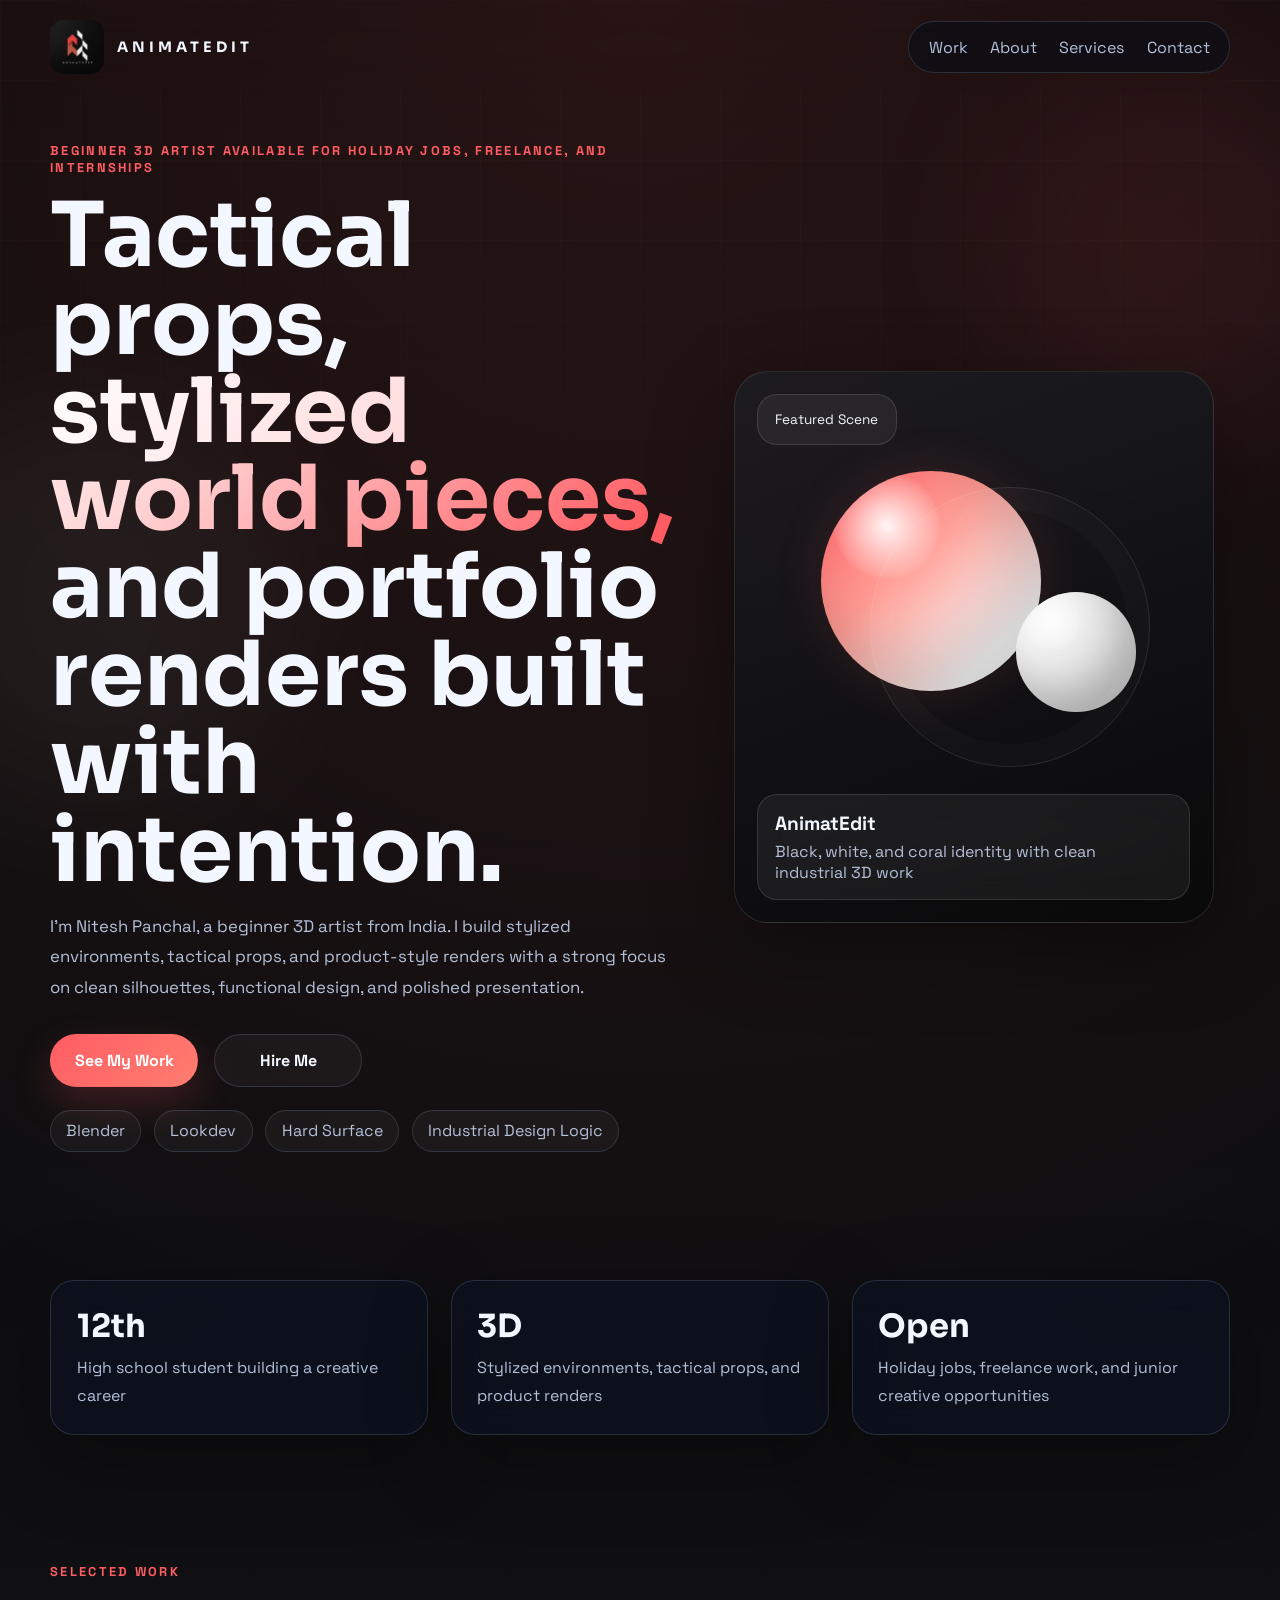
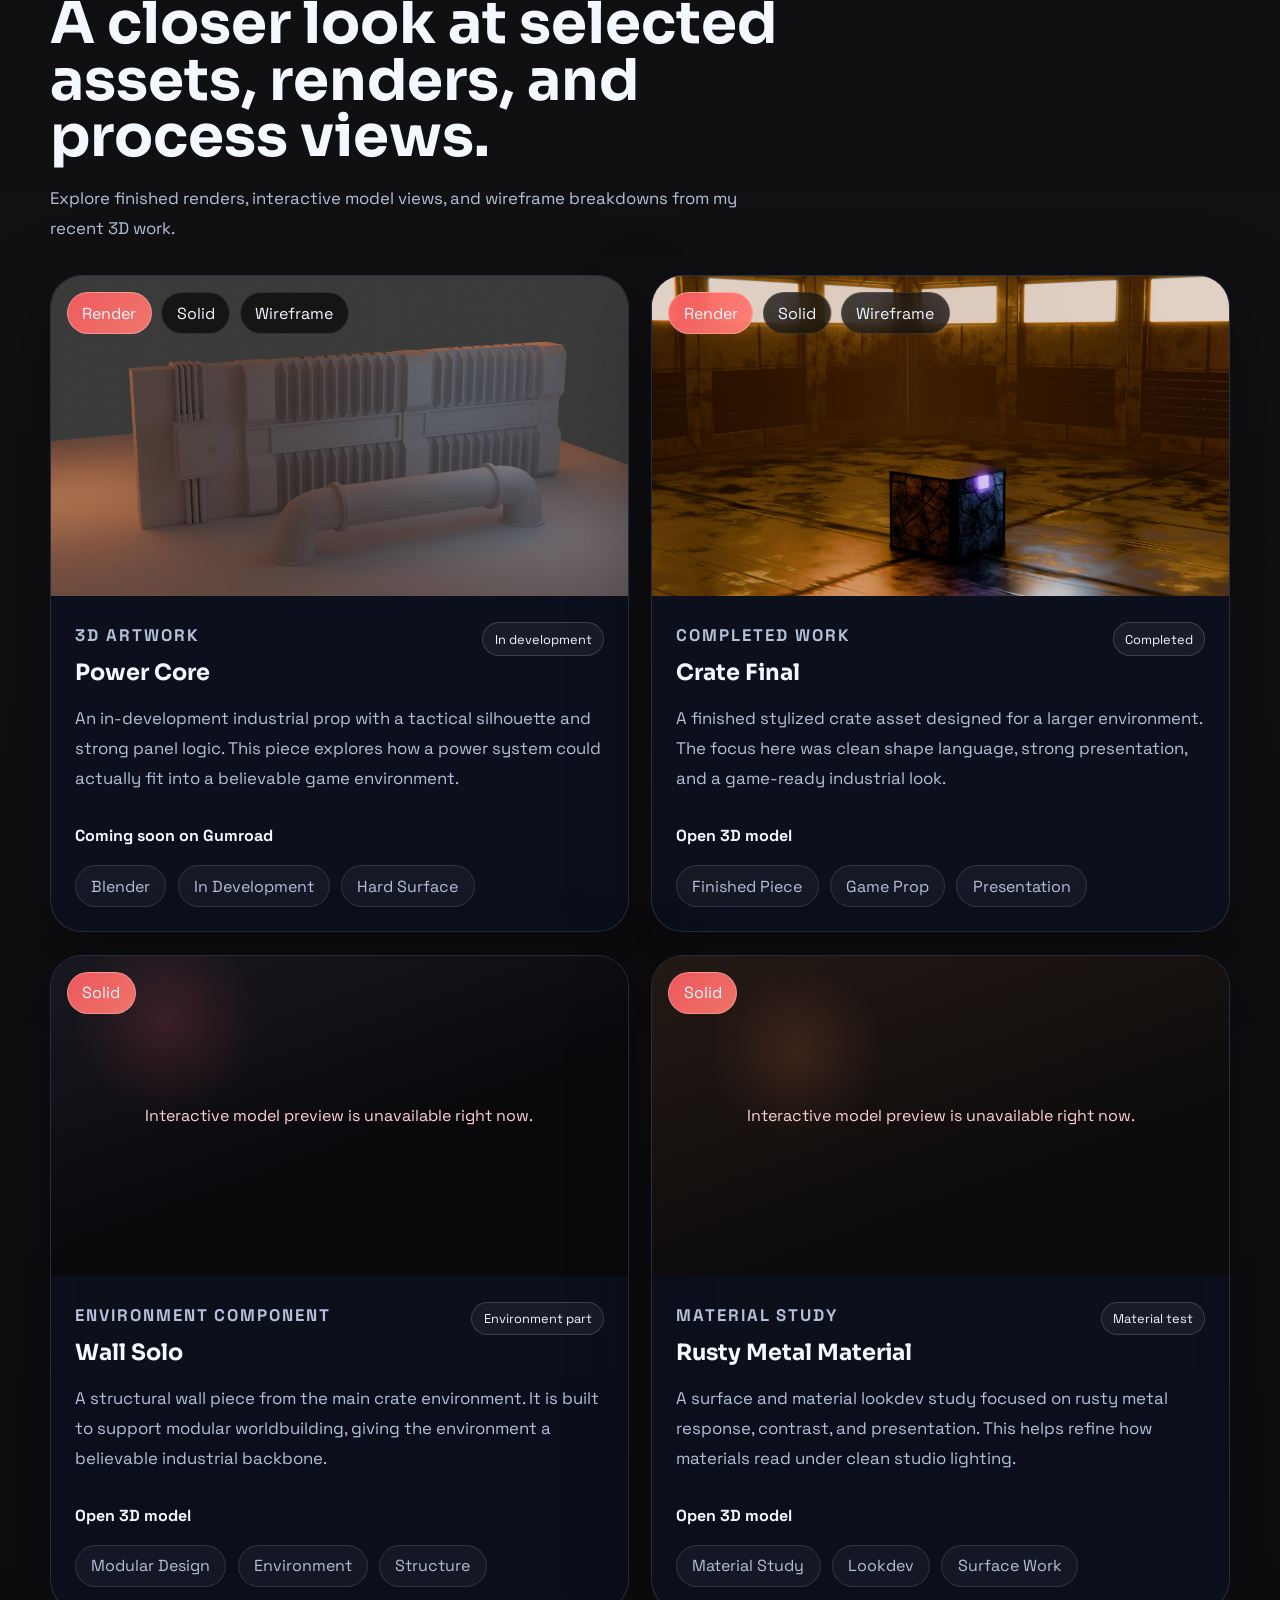
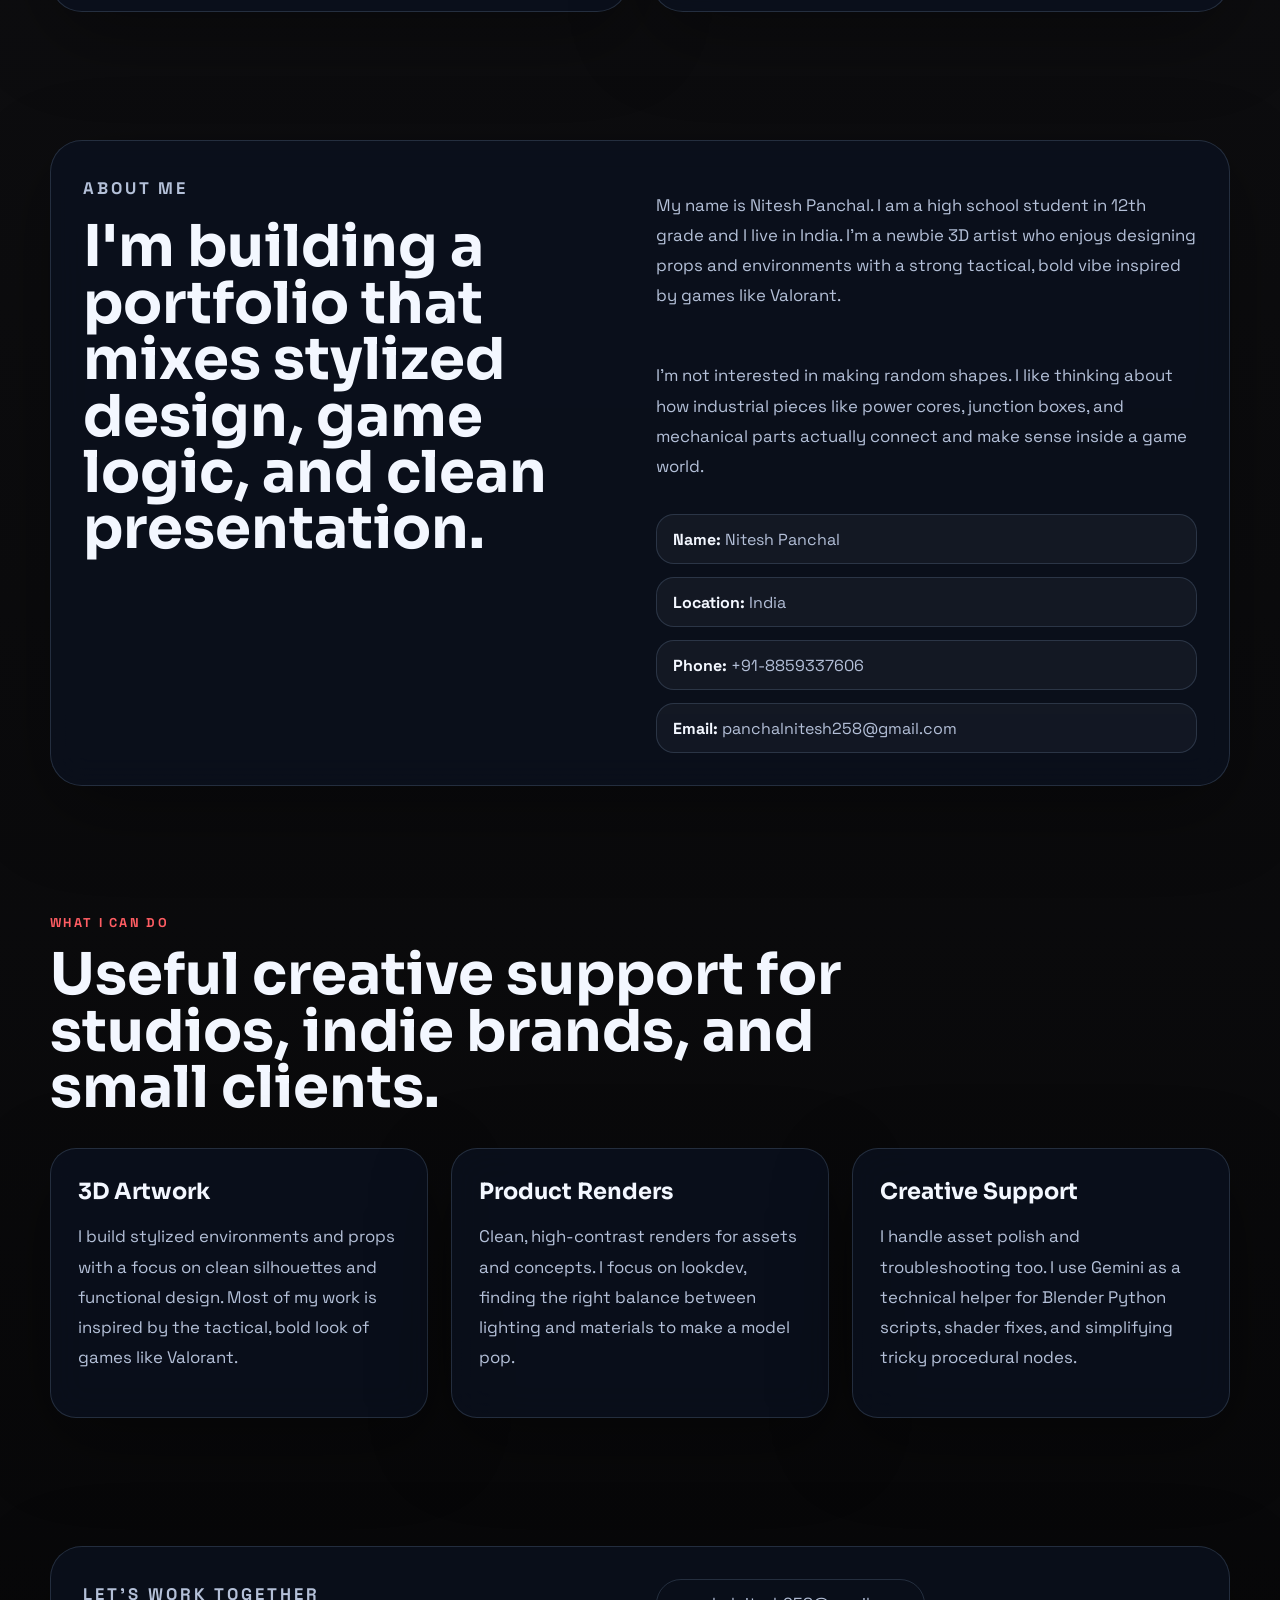
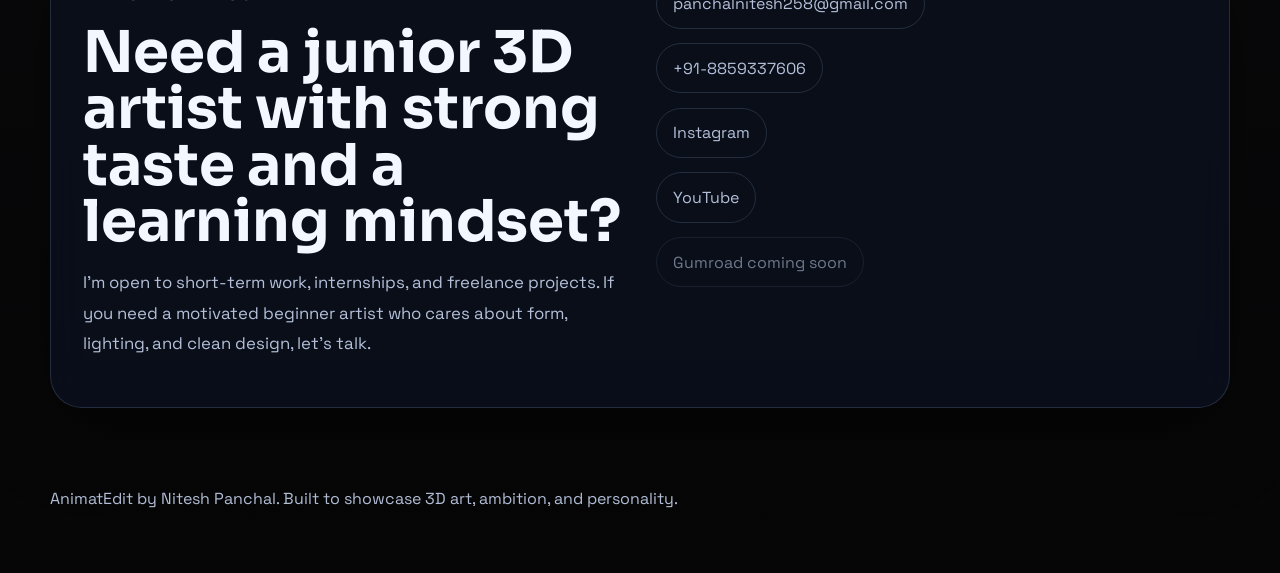
==== index.html @ c9f261d4 "Initial portfolio site" ====
<!DOCTYPE html>
<html lang="en">
  <head>
    <meta charset="UTF-8" />
    <meta name="viewport" content="width=device-width, initial-scale=1.0" />
    <title>AnimatEdit | 3D Artist Portfolio</title>
    <meta
      name="description"
      content="AnimatEdit portfolio for Nitesh Panchal, a beginner 3D artist creating stylized environments, props, and product renders."
    />
    <link rel="preconnect" href="https://fonts.googleapis.com" />
    <link rel="preconnect" href="https://fonts.gstatic.com" crossorigin />
    <link
      href="https://fonts.googleapis.com/css2?family=Space+Grotesk:wght@400;500;700&family=Sora:wght@400;600;700;800&display=swap"
      rel="stylesheet"
    />
    <link rel="stylesheet" href="styles.css" />
  </head>
  <body>
    <div class="page-glow page-glow-one"></div>
    <div class="page-glow page-glow-two"></div>

    <header class="site-header">
      <a href="#top" class="brand">
        <img class="brand-logo" src="assets/animatedit-logo.jpg" alt="AnimatEdit logo" />
        <span class="brand-text">AnimatEdit</span>
      </a>

      <nav class="main-nav">
        <a href="#work">Work</a>
        <a href="#about">About</a>
        <a href="#services">Services</a>
        <a href="#contact">Contact</a>
      </nav>
    </header>

    <main id="top">
      <section class="hero section">
        <div class="hero-copy reveal">
          <p class="eyebrow">Beginner 3D artist available for holiday jobs, freelance, and internships</p>
          <h1>
            Tactical props,
            <span>stylized world pieces,</span>
            and portfolio renders built with intention.
          </h1>
          <p class="hero-text">
            I'm Nitesh Panchal, a beginner 3D artist from India. I build stylized
            environments, tactical props, and product-style renders with a strong focus on
            clean silhouettes, functional design, and polished presentation.
          </p>
          <div class="hero-actions">
            <a class="button button-primary" href="#work">See My Work</a>
            <a class="button button-secondary" href="#contact">Hire Me</a>
          </div>
          <ul class="hero-meta">
            <li>Blender</li>
            <li>Lookdev</li>
            <li>Hard Surface</li>
            <li>Industrial Design Logic</li>
          </ul>
        </div>

        <div class="hero-visual reveal">
          <div class="hero-card tilt-card">
            <div class="card-badge">Featured Scene</div>
            <div class="floating-sphere sphere-large"></div>
            <div class="floating-sphere sphere-small"></div>
            <div class="wireframe-ring"></div>
            <div class="hero-panel">
              <p>AnimatEdit</p>
              <span>Black, white, and coral identity with clean industrial 3D work</span>
            </div>
          </div>
        </div>
      </section>

      <section class="stats section reveal">
        <div class="stat-card">
          <strong>12th</strong>
          <span>High school student building a creative career</span>
        </div>
        <div class="stat-card">
          <strong>3D</strong>
          <span>Stylized environments, tactical props, and product renders</span>
        </div>
        <div class="stat-card">
          <strong>Open</strong>
          <span>Holiday jobs, freelance work, and junior creative opportunities</span>
        </div>
      </section>

      <section class="section work-section" id="work">
        <div class="section-heading reveal">
          <p class="eyebrow">Selected Work</p>
          <h2>A closer look at selected assets, renders, and process views.</h2>
          <p class="hero-text section-text">
            Explore finished renders, interactive model views, and wireframe breakdowns from my
            recent 3D work.
          </p>
        </div>

        <div class="project-grid" id="project-grid"></div>
      </section>

      <section class="section about-section" id="about">
        <div class="about-panel reveal">
          <div>
            <p class="eyebrow">About Me</p>
            <h2>I'm building a portfolio that mixes stylized design, game logic, and clean presentation.</h2>
          </div>
          <div class="about-stack">
            <p>
              My name is Nitesh Panchal. I am a high school student in 12th grade and I live in
              India. I'm a newbie 3D artist who enjoys designing props and environments with a
              strong tactical, bold vibe inspired by games like Valorant.
            </p>
            <p>
              I'm not interested in making random shapes. I like thinking about how industrial
              pieces like power cores, junction boxes, and mechanical parts actually connect and
              make sense inside a game world.
            </p>
            <ul class="about-details">
              <li><strong>Name:</strong> Nitesh Panchal</li>
              <li><strong>Location:</strong> India</li>
              <li><strong>Phone:</strong> +91-8859337606</li>
              <li><strong>Email:</strong> panchalnitesh258@gmail.com</li>
            </ul>
          </div>
        </div>
      </section>

      <section class="section services-section" id="services">
        <div class="section-heading reveal">
          <p class="eyebrow">What I Can Do</p>
          <h2>Useful creative support for studios, indie brands, and small clients.</h2>
        </div>

        <div class="services-grid">
          <article class="service-card reveal">
            <h3>3D Artwork</h3>
            <p>
              I build stylized environments and props with a focus on clean silhouettes and
              functional design. Most of my work is inspired by the tactical, bold look of games
              like Valorant.
            </p>
          </article>
          <article class="service-card reveal">
            <h3>Product Renders</h3>
            <p>
              Clean, high-contrast renders for assets and concepts. I focus on lookdev, finding
              the right balance between lighting and materials to make a model pop.
            </p>
          </article>
          <article class="service-card reveal">
            <h3>Creative Support</h3>
            <p>
              I handle asset polish and troubleshooting too. I use Gemini as a technical helper
              for Blender Python scripts, shader fixes, and simplifying tricky procedural nodes.
            </p>
          </article>
        </div>
      </section>

      <section class="section contact-section" id="contact">
        <div class="contact-card reveal">
          <div>
            <p class="eyebrow">Let's Work Together</p>
            <h2>Need a junior 3D artist with strong taste and a learning mindset?</h2>
            <p>
              I'm open to short-term work, internships, and freelance projects. If you need a
              motivated beginner artist who cares about form, lighting, and clean design, let's
              talk.
            </p>
          </div>
          <div class="contact-links">
            <a href="mailto:panchalnitesh258@gmail.com">panchalnitesh258@gmail.com</a>
            <a href="tel:+918859337606">+91-8859337606</a>
            <a href="https://www.instagram.com/animatedit001/" target="_blank" rel="noreferrer">Instagram</a>
            <a href="https://www.youtube.com/@Animatedit001" target="_blank" rel="noreferrer">YouTube</a>
            <a href="#" aria-disabled="true">Gumroad coming soon</a>
          </div>
        </div>
      </section>
    </main>

    <footer class="site-footer">
      <p>AnimatEdit by Nitesh Panchal. Built to showcase 3D art, ambition, and personality.</p>
    </footer>

    <script src="data.js"></script>
    <script src="script.js"></script>
  </body>
</html>
---- styles.css ----
:root {
  --bg: #07111f;
  --bg-soft: #0f1d34;
  --panel: rgba(10, 18, 34, 0.7);
  --panel-strong: rgba(11, 22, 42, 0.92);
  --text: #f3f7ff;
  --muted: #b4c0d8;
  --line: rgba(175, 210, 255, 0.16);
  --accent: #ff5d63;
  --accent-strong: #ffffff;
  --accent-glow: rgba(255, 93, 99, 0.28);
  --shadow: 0 24px 80px rgba(0, 0, 0, 0.35);
  --radius-lg: 32px;
  --radius-md: 22px;
  --max-width: 1180px;
}

* {
  box-sizing: border-box;
}

html {
  scroll-behavior: smooth;
}

body {
  margin: 0;
  min-height: 100vh;
  font-family: "Space Grotesk", sans-serif;
  color: var(--text);
  background:
    radial-gradient(circle at top, rgba(255, 93, 99, 0.13), transparent 26%),
    linear-gradient(180deg, #090909 0%, #111114 36%, #060607 100%);
  overflow-x: hidden;
}

body::before {
  content: "";
  position: fixed;
  inset: 0;
  background-image:
    linear-gradient(rgba(255, 255, 255, 0.03) 1px, transparent 1px),
    linear-gradient(90deg, rgba(255, 255, 255, 0.03) 1px, transparent 1px);
  background-size: 80px 80px;
  mask-image: linear-gradient(180deg, rgba(0, 0, 0, 0.65), transparent 85%);
  pointer-events: none;
  z-index: -1;
}

a {
  color: inherit;
  text-decoration: none;
}

.page-glow {
  position: fixed;
  border-radius: 50%;
  filter: blur(80px);
  opacity: 0.55;
  pointer-events: none;
  z-index: -1;
}

.page-glow-one {
  width: 360px;
  height: 360px;
  top: 8%;
  right: -80px;
  background: rgba(255, 93, 99, 0.16);
}

.page-glow-two {
  width: 420px;
  height: 420px;
  left: -120px;
  bottom: 10%;
  background: rgba(255, 255, 255, 0.09);
}

.site-header,
.section,
.site-footer {
  width: min(calc(100% - 2rem), var(--max-width));
  margin: 0 auto;
}

.site-header {
  position: sticky;
  top: 0;
  z-index: 30;
  display: flex;
  align-items: center;
  justify-content: space-between;
  padding: 1.25rem 0;
  backdrop-filter: blur(18px);
}

.brand {
  display: inline-flex;
  align-items: center;
  gap: 0.8rem;
  font-family: "Sora", sans-serif;
  font-weight: 700;
  letter-spacing: 0.06em;
}

.brand-logo {
  display: block;
  width: 54px;
  height: 54px;
  object-fit: contain;
  border-radius: 14px;
}

.brand-text {
  text-transform: uppercase;
  letter-spacing: 0.28em;
  font-size: 0.9rem;
}

.main-nav {
  display: flex;
  gap: 1.4rem;
  padding: 0.9rem 1.2rem;
  border: 1px solid var(--line);
  border-radius: 999px;
  background: rgba(7, 13, 23, 0.6);
}

.main-nav a {
  color: var(--muted);
  transition: color 180ms ease;
}

.main-nav a:hover {
  color: var(--text);
}

.section {
  padding: 4rem 0;
}

.hero {
  display: grid;
  grid-template-columns: 1.1fr 0.9fr;
  gap: 2.5rem;
  align-items: center;
  padding-top: 3rem;
  min-height: calc(100vh - 90px);
}

.eyebrow {
  margin: 0 0 1rem;
  color: var(--accent);
  font-size: 0.8rem;
  font-weight: 700;
  letter-spacing: 0.18em;
  text-transform: uppercase;
}

.hero h1,
.section-heading h2,
.about-panel h2,
.contact-card h2 {
  margin: 0;
  font-family: "Sora", sans-serif;
  line-height: 0.98;
}

.hero h1 {
  font-size: clamp(3rem, 7vw, 6.2rem);
  max-width: 10ch;
}

.hero h1 span {
  color: transparent;
  background: linear-gradient(135deg, #ffffff, #ffd8d9 45%, #ff5d63 95%);
  -webkit-background-clip: text;
  background-clip: text;
}

.hero-text,
.about-panel p,
.contact-card p,
.project-copy p,
.service-card p {
  color: var(--muted);
  font-size: 1.05rem;
  line-height: 1.8;
}

.section-text {
  max-width: 720px;
}

.section-text strong {
  color: var(--text);
}

.hero-actions {
  display: flex;
  gap: 1rem;
  margin: 2rem 0 1.4rem;
}

.button {
  display: inline-flex;
  align-items: center;
  justify-content: center;
  min-width: 148px;
  padding: 0.95rem 1.35rem;
  border-radius: 999px;
  border: 1px solid transparent;
  font-weight: 700;
  transition:
    transform 180ms ease,
    border-color 180ms ease,
    background 180ms ease;
}

.button:hover {
  transform: translateY(-2px);
}

.button-primary {
  color: #ffffff;
  background: linear-gradient(135deg, #ff5d63, #ff7d70);
  box-shadow: 0 16px 40px rgba(255, 93, 99, 0.2);
}

.button-secondary {
  border-color: var(--line);
  background: rgba(255, 255, 255, 0.04);
}

.hero-meta {
  display: flex;
  flex-wrap: wrap;
  gap: 0.8rem;
  padding: 0;
  margin: 0;
  list-style: none;
}

.hero-meta li,
.project-copy ul li {
  padding: 0.6rem 0.95rem;
  border: 1px solid var(--line);
  border-radius: 999px;
  color: var(--muted);
  background: rgba(255, 255, 255, 0.04);
}

.hero-visual {
  display: flex;
  justify-content: center;
}

.hero-card {
  position: relative;
  width: min(100%, 480px);
  aspect-ratio: 1 / 1.15;
  border: 1px solid rgba(255, 255, 255, 0.11);
  border-radius: 34px;
  background:
    linear-gradient(160deg, rgba(28, 28, 33, 0.96), rgba(9, 9, 10, 0.98)),
    radial-gradient(circle at 20% 20%, rgba(255, 93, 99, 0.14), transparent 30%);
  box-shadow: var(--shadow);
  overflow: hidden;
  transform-style: preserve-3d;
}

.card-badge,
.hero-panel {
  position: absolute;
  left: 1.4rem;
  right: 1.4rem;
  padding: 1rem 1.1rem;
  border: 1px solid rgba(255, 255, 255, 0.12);
  border-radius: 20px;
  background: rgba(255, 255, 255, 0.06);
  backdrop-filter: blur(14px);
}

.card-badge {
  top: 1.4rem;
  right: auto;
  display: inline-flex;
  width: auto;
  color: var(--text);
  font-size: 0.85rem;
}

.hero-panel {
  bottom: 1.4rem;
}

.hero-panel p {
  margin: 0 0 0.3rem;
  font-size: 1.2rem;
  font-weight: 700;
}

.hero-panel span {
  color: var(--muted);
}

.floating-sphere,
.wireframe-ring {
  position: absolute;
  border-radius: 50%;
}

.sphere-large {
  width: 220px;
  height: 220px;
  top: 18%;
  left: 18%;
  background:
    radial-gradient(circle at 30% 25%, rgba(255, 255, 255, 0.92), rgba(255, 255, 255, 0.12) 22%, transparent 24%),
    linear-gradient(135deg, #ff5d63, #ff9c93 40%, #ffffff 80%);
  box-shadow:
    inset -30px -35px 60px rgba(0, 0, 0, 0.18),
    0 0 50px rgba(255, 93, 99, 0.14);
  animation: float 7s ease-in-out infinite;
}

.sphere-small {
  width: 120px;
  height: 120px;
  top: 40%;
  right: 16%;
  background:
    radial-gradient(circle at 30% 25%, rgba(255, 255, 255, 0.88), rgba(255, 255, 255, 0.14) 22%, transparent 24%),
    linear-gradient(135deg, #ffffff, #d4d4d4);
  box-shadow: inset -18px -22px 36px rgba(0, 0, 0, 0.22);
  animation: float 5.5s ease-in-out infinite reverse;
}

.wireframe-ring {
  inset: 21% 13% auto auto;
  width: 280px;
  height: 280px;
  border: 1px solid rgba(255, 255, 255, 0.12);
  box-shadow: inset 0 0 0 22px rgba(255, 255, 255, 0.02);
  animation: spin 18s linear infinite;
}

.stats,
.services-grid,
.project-grid {
  display: grid;
  gap: 1.4rem;
}

.stats {
  grid-template-columns: repeat(3, minmax(0, 1fr));
}

.stat-card,
.project-card,
.service-card,
.about-panel,
.contact-card {
  border: 1px solid var(--line);
  background: var(--panel);
  backdrop-filter: blur(18px);
  box-shadow: var(--shadow);
}

.stat-card {
  padding: 1.6rem;
  border-radius: 24px;
}

.stat-card strong {
  display: block;
  margin-bottom: 0.5rem;
  font-family: "Sora", sans-serif;
  font-size: 2rem;
}

.stat-card span {
  color: var(--muted);
  line-height: 1.7;
}

.section-heading {
  max-width: 800px;
  margin-bottom: 2rem;
}

.section-heading h2,
.about-panel h2,
.contact-card h2 {
  font-size: clamp(2rem, 4.5vw, 3.6rem);
}

.project-grid {
  grid-template-columns: repeat(2, minmax(0, 1fr));
}

.project-card {
  overflow: hidden;
  border-radius: var(--radius-lg);
}

.project-viewer-shell {
  min-height: 320px;
  position: relative;
  overflow: hidden;
  background-color: var(--bg-soft);
}

.project-art-one {
  background:
    radial-gradient(circle at 30% 35%, rgba(255, 93, 99, 0.16), transparent 20%),
    linear-gradient(180deg, #181821, #0b0b0f);
}

.project-art-two {
  background:
    linear-gradient(145deg, #fff4f4 0%, #ff9890 42%, #121219 100%);
}

.project-art-three {
  background:
    radial-gradient(circle at 20% 20%, rgba(255, 93, 99, 0.16), transparent 18%),
    linear-gradient(160deg, #191820, #09090c 60%);
}

.project-art-four {
  background:
    radial-gradient(circle at 25% 30%, rgba(255, 126, 79, 0.14), transparent 18%),
    linear-gradient(160deg, #241914, #0d0c0c 65%);
}

.project-copy {
  padding: 1.5rem;
}

.project-modes {
  position: absolute;
  top: 1rem;
  left: 1rem;
  right: 1rem;
  z-index: 4;
  display: flex;
  gap: 0.6rem;
  flex-wrap: wrap;
}

.mode-button {
  padding: 0.6rem 0.9rem;
  border: 1px solid rgba(255, 255, 255, 0.12);
  border-radius: 999px;
  color: var(--text);
  background: rgba(7, 7, 9, 0.72);
  backdrop-filter: blur(14px);
  font: inherit;
  cursor: pointer;
  transition:
    transform 180ms ease,
    border-color 180ms ease,
    background 180ms ease;
}

.mode-button:hover {
  transform: translateY(-1px);
}

.mode-button.is-active {
  border-color: rgba(255, 255, 255, 0.3);
  background: linear-gradient(135deg, rgba(255, 93, 99, 0.92), rgba(255, 125, 112, 0.92));
}

.project-stage {
  position: relative;
  min-height: 320px;
}

.render-panel,
.viewer-panel {
  position: absolute;
  inset: 0;
  opacity: 0;
  pointer-events: none;
  transition: opacity 220ms ease;
}

.render-panel.is-active,
.viewer-panel.is-active {
  opacity: 1;
  pointer-events: auto;
}

.render-panel {
  display: grid;
  place-items: stretch;
}

.render-image {
  width: 100%;
  height: 320px;
  object-fit: cover;
  display: block;
}

.wireframe-image {
  width: 100%;
  height: 320px;
  object-fit: cover;
  display: block;
}

.render-empty {
  position: absolute;
  inset: 0;
  display: none;
  place-items: center;
  padding: 2rem;
  color: var(--muted);
  text-align: center;
  background:
    radial-gradient(circle at 30% 30%, rgba(255, 93, 99, 0.14), transparent 20%),
    linear-gradient(180deg, rgba(12, 12, 16, 0.88), rgba(9, 9, 12, 0.96));
}

.viewer-canvas {
  width: 100%;
  height: 320px;
}

.project-viewer {
  position: relative;
  z-index: 2;
  display: block;
  width: 100%;
  height: 320px;
  --poster-color: transparent;
  background: transparent;
  cursor: grab;
}

.project-viewer canvas,
.viewer-canvas canvas {
  display: block;
  width: 100%;
  height: 100%;
  cursor: grab;
}

.project-viewer canvas:active,
.viewer-canvas canvas:active {
  cursor: grabbing;
}

.project-topline {
  display: flex;
  align-items: center;
  justify-content: space-between;
  gap: 1rem;
}

.project-type {
  margin: 0 0 0.5rem;
  color: var(--accent);
  font-size: 0.85rem;
  font-weight: 700;
  letter-spacing: 0.12em;
  text-transform: uppercase;
}

.project-glb {
  padding: 0.45rem 0.7rem;
  border: 1px solid rgba(255, 255, 255, 0.16);
  border-radius: 999px;
  color: var(--text);
  font-size: 0.8rem;
  white-space: nowrap;
  background: rgba(255, 255, 255, 0.05);
}

.project-copy h3,
.service-card h3 {
  margin: 0 0 0.8rem;
  font-family: "Sora", sans-serif;
  font-size: 1.4rem;
}

.project-link {
  display: inline-flex;
  margin-top: 0.9rem;
  color: var(--text);
  font-weight: 700;
}

.project-copy ul {
  display: flex;
  flex-wrap: wrap;
  gap: 0.7rem;
  padding: 0;
  margin: 1.2rem 0 0;
  list-style: none;
}

.about-panel,
.contact-card {
  display: grid;
  grid-template-columns: 1fr 1fr;
  gap: 2rem;
  padding: 2rem;
  border-radius: var(--radius-lg);
}

.about-stack {
  display: grid;
  gap: 1rem;
}

.about-details {
  display: grid;
  gap: 0.8rem;
  padding: 0;
  margin: 0;
  list-style: none;
}

.about-details li {
  padding: 0.85rem 1rem;
  border: 1px solid var(--line);
  border-radius: 18px;
  color: var(--muted);
  background: rgba(255, 255, 255, 0.04);
}

.about-details strong {
  color: var(--text);
}

.services-grid {
  grid-template-columns: repeat(3, minmax(0, 1fr));
}

.service-card {
  padding: 1.7rem;
  border-radius: 26px;
}

.contact-links {
  display: grid;
  align-content: start;
  gap: 0.9rem;
}

.contact-links a {
  display: inline-flex;
  width: fit-content;
  padding: 0.85rem 1rem;
  border: 1px solid var(--line);
  border-radius: 999px;
  color: var(--muted);
  transition:
    transform 180ms ease,
    color 180ms ease,
    border-color 180ms ease;
}

.contact-links a:hover {
  transform: translateX(4px);
  color: var(--text);
  border-color: rgba(255, 255, 255, 0.26);
}

.contact-links a[aria-disabled="true"] {
  opacity: 0.6;
  pointer-events: none;
}

.site-footer {
  padding: 0 0 3rem;
  color: var(--muted);
}

.reveal {
  opacity: 1;
  transform: translateY(0);
}

.reveal.is-visible {
  opacity: 1;
  transform: translateY(0);
}

.viewer-loading,
.viewer-error {
  display: grid;
  place-items: center;
  width: 100%;
  height: 100%;
  padding: 1.5rem;
  color: var(--muted);
  text-align: center;
}

.viewer-error {
  color: #ffd2d4;
}

@keyframes float {
  0%,
  100% {
    transform: translate3d(0, 0, 0);
  }

  50% {
    transform: translate3d(0, -18px, 0);
  }
}

@keyframes spin {
  from {
    transform: rotate(0deg);
  }

  to {
    transform: rotate(360deg);
  }
}

@media (max-width: 980px) {
  .hero,
  .about-panel,
  .contact-card,
  .project-grid,
  .services-grid,
  .stats {
    grid-template-columns: 1fr;
  }

  .hero {
    min-height: auto;
    padding-top: 1.5rem;
  }

  .hero h1 {
    max-width: 12ch;
  }

  .project-grid {
    grid-template-columns: 1fr;
  }
}

@media (max-width: 720px) {
  .site-header {
    position: static;
    flex-direction: column;
    gap: 1rem;
  }

  .main-nav {
    flex-wrap: wrap;
    justify-content: center;
  }

  .section {
    padding: 3rem 0;
  }

  .hero-actions {
    flex-direction: column;
  }

  .button {
    width: 100%;
  }

  .hero-card {
    aspect-ratio: 1 / 1.05;
  }

  .brand-text {
    letter-spacing: 0.18em;
    font-size: 0.82rem;
  }

  .project-modes {
    gap: 0.45rem;
  }

  .mode-button {
    padding: 0.55rem 0.75rem;
    font-size: 0.9rem;
  }

  .sphere-large {
    width: 180px;
    height: 180px;
    left: 13%;
  }

  .sphere-small {
    width: 94px;
    height: 94px;
    right: 14%;
  }
}
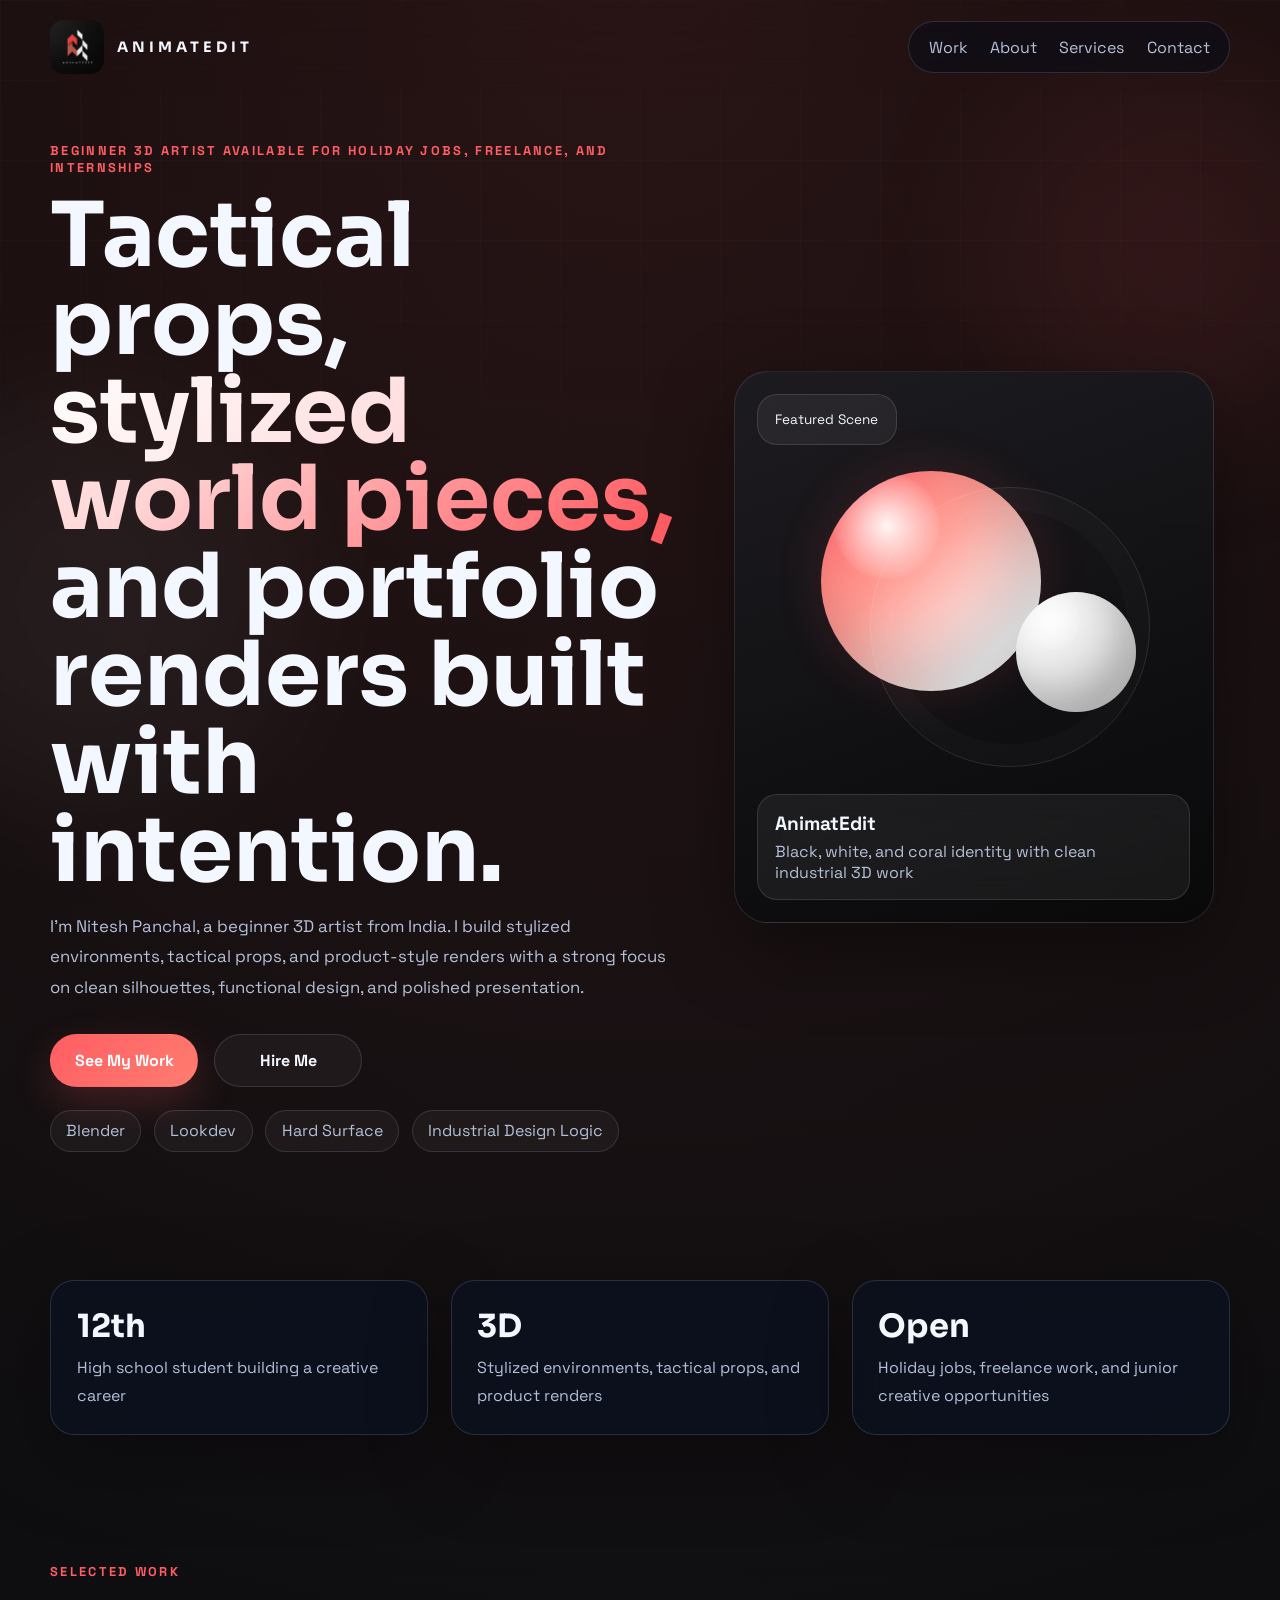
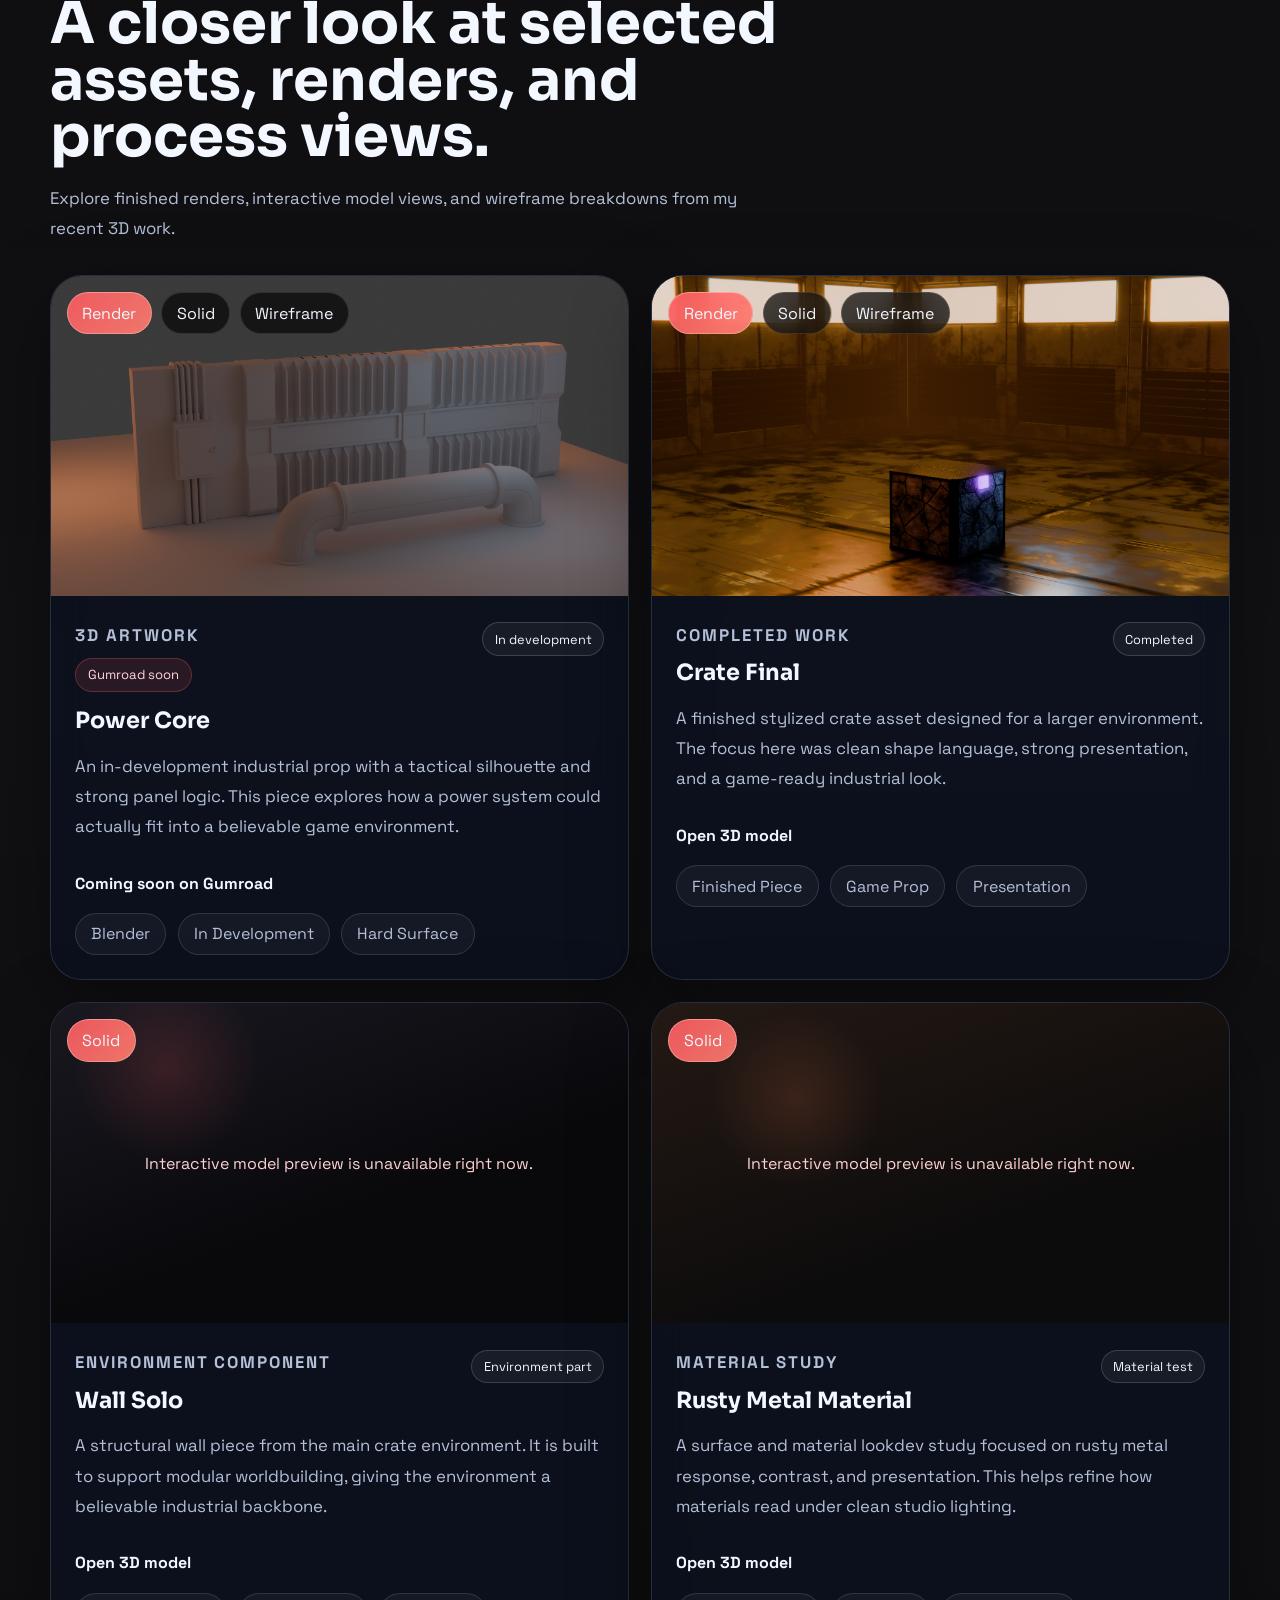
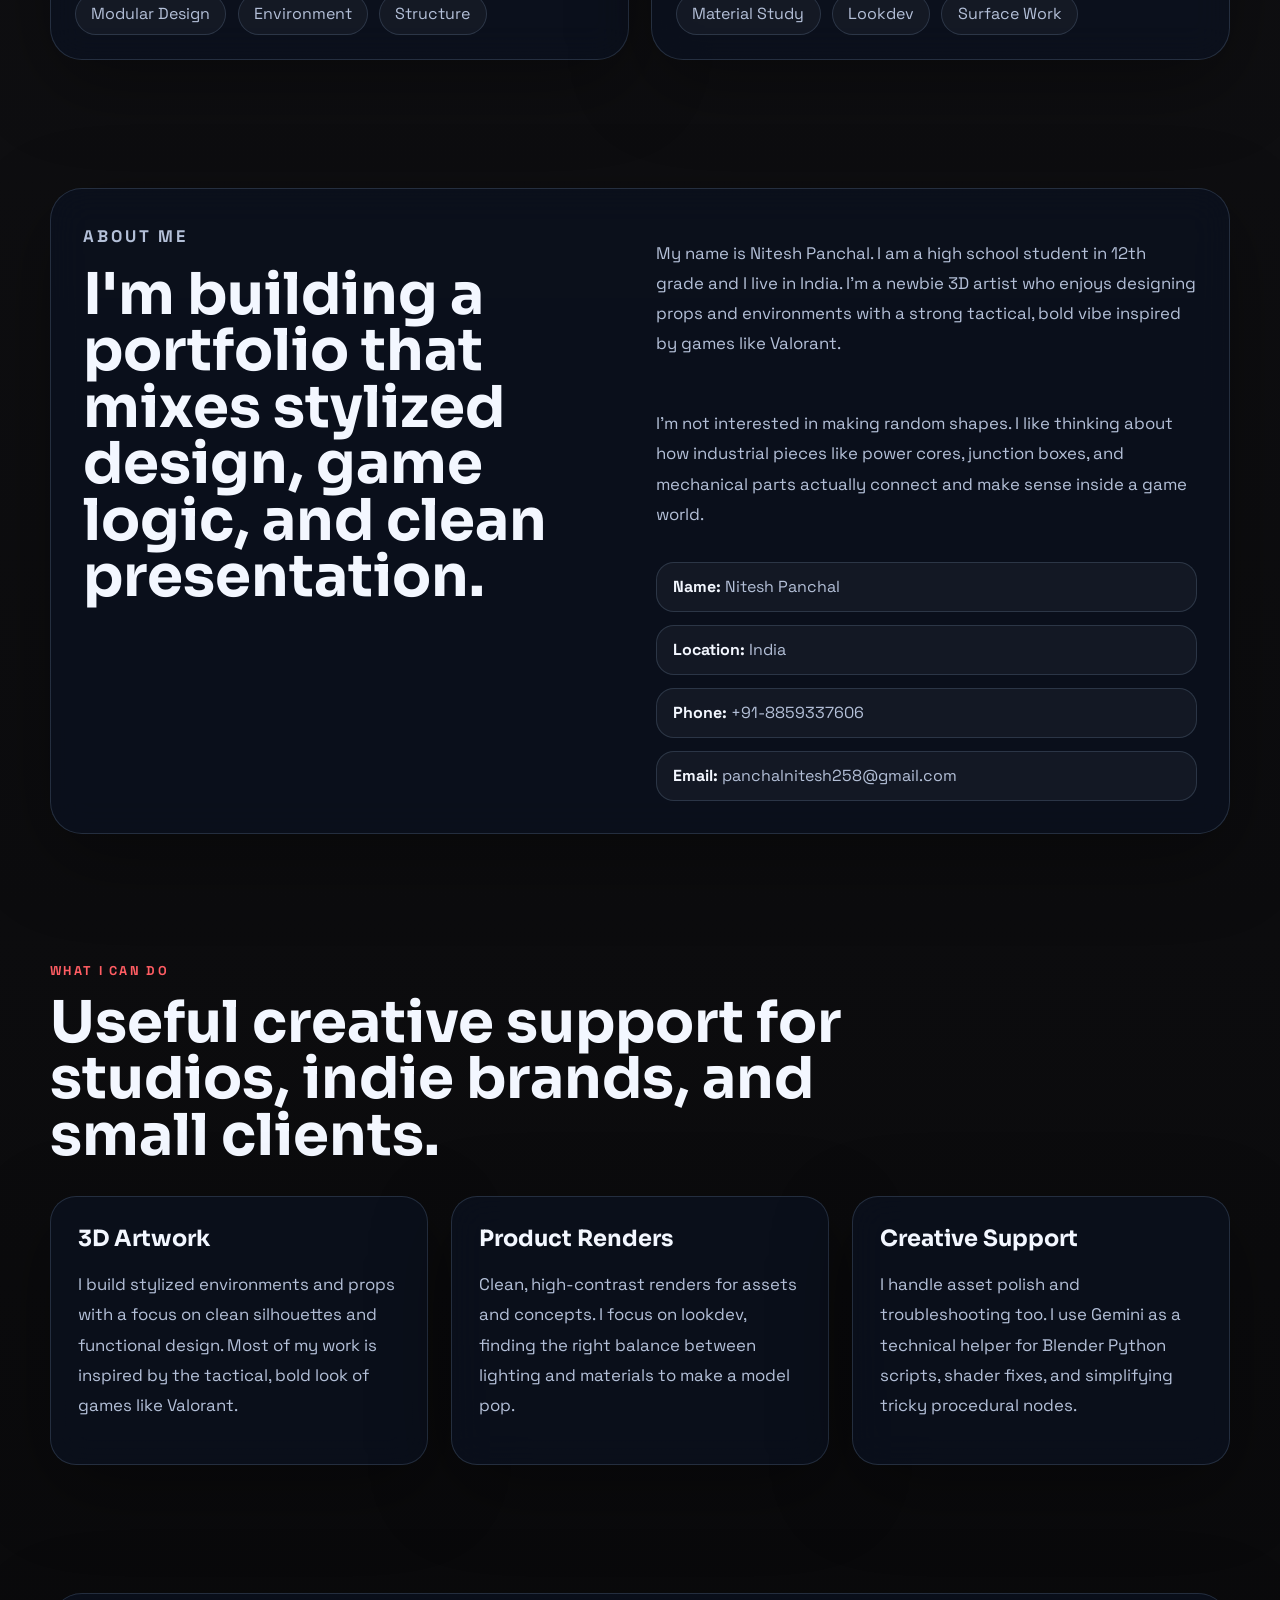
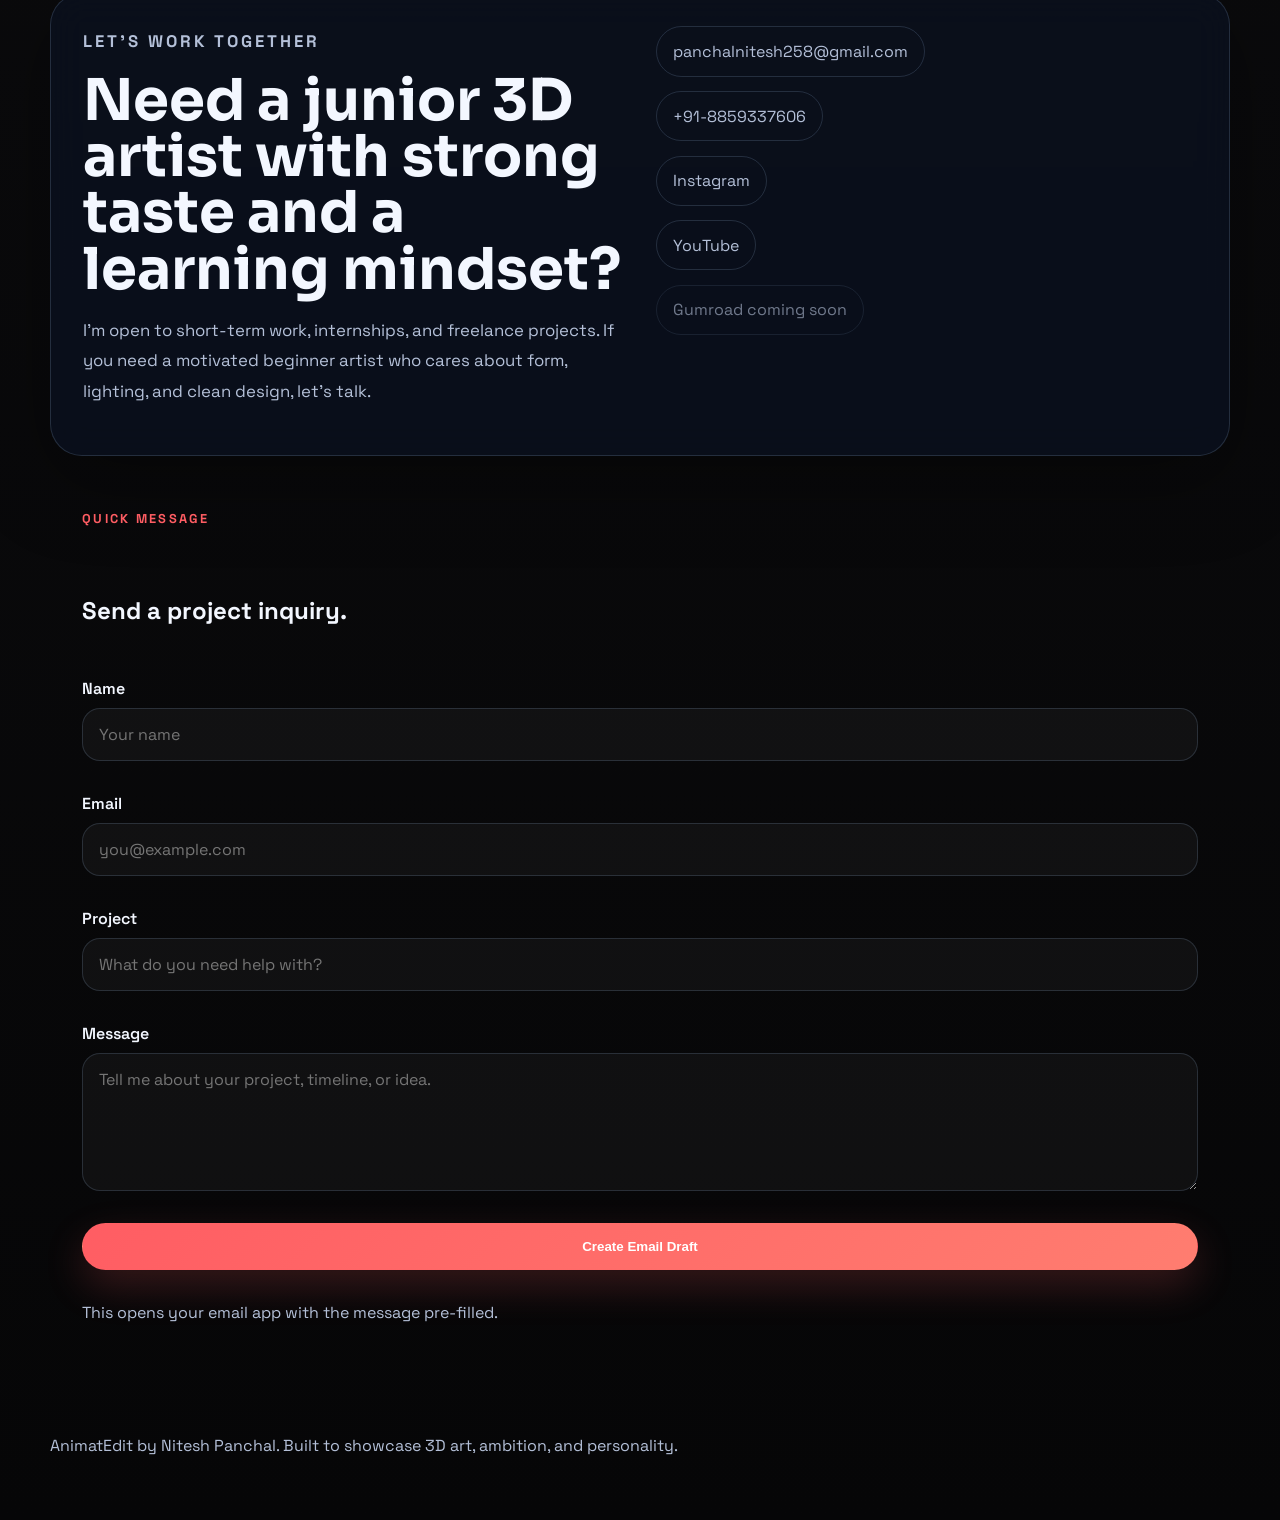
==== commit a01ae63e: "Add SEO, contact form, 404 page, and portfolio polish" ====
--- a/index.html
+++ b/index.html
@@ -4,16 +4,39 @@
     <meta charset="UTF-8" />
     <meta name="viewport" content="width=device-width, initial-scale=1.0" />
     <title>AnimatEdit | 3D Artist Portfolio</title>
+    <meta name="theme-color" content="#0b0b10" />
+    <meta name="robots" content="index,follow" />
     <meta
       name="description"
-      content="AnimatEdit portfolio for Nitesh Panchal, a beginner 3D artist creating stylized environments, props, and product renders."
-    />
+      content="AnimatEdit is the portfolio of Nitesh Panchal, a 3D artist focused on stylized environments, tactical props, industrial forms, and clean presentation."
+    />
+    <meta
+      name="keywords"
+      content="AnimatEdit, Nitesh Panchal, 3D artist portfolio, Blender artist, stylized props, environment art, product renders, Valorant inspired"
+    />
+    <link rel="canonical" href="https://animatedit.github.io/" />
+    <meta property="og:type" content="website" />
+    <meta property="og:title" content="AnimatEdit | 3D Artist Portfolio" />
+    <meta
+      property="og:description"
+      content="Stylized 3D props, interactive model showcases, rendered portfolio work, and wireframe breakdowns by Nitesh Panchal."
+    />
+    <meta property="og:url" content="https://animatedit.github.io/" />
+    <meta property="og:image" content="https://animatedit.github.io/assets/animatedit-logo.jpg" />
+    <meta name="twitter:card" content="summary_large_image" />
+    <meta name="twitter:title" content="AnimatEdit | 3D Artist Portfolio" />
+    <meta
+      name="twitter:description"
+      content="Stylized 3D props, interactive model showcases, rendered portfolio work, and wireframe breakdowns by Nitesh Panchal."
+    />
+    <meta name="twitter:image" content="https://animatedit.github.io/assets/animatedit-logo.jpg" />
     <link rel="preconnect" href="https://fonts.googleapis.com" />
     <link rel="preconnect" href="https://fonts.gstatic.com" crossorigin />
     <link
       href="https://fonts.googleapis.com/css2?family=Space+Grotesk:wght@400;500;700&family=Sora:wght@400;600;700;800&display=swap"
       rel="stylesheet"
     />
+    <link rel="icon" type="image/jpeg" href="assets/animatedit-logo.jpg" />
     <link rel="stylesheet" href="styles.css" />
   </head>
   <body>
@@ -180,6 +203,28 @@
             <a href="#" aria-disabled="true">Gumroad coming soon</a>
           </div>
         </div>
+        <form class="contact-form reveal" id="contact-form">
+          <p class="eyebrow">Quick Message</p>
+          <h2>Send a project inquiry.</h2>
+          <label>
+            <span>Name</span>
+            <input type="text" name="name" placeholder="Your name" required />
+          </label>
+          <label>
+            <span>Email</span>
+            <input type="email" name="email" placeholder="you@example.com" required />
+          </label>
+          <label>
+            <span>Project</span>
+            <input type="text" name="subject" placeholder="What do you need help with?" required />
+          </label>
+          <label>
+            <span>Message</span>
+            <textarea name="message" rows="5" placeholder="Tell me about your project, timeline, or idea." required></textarea>
+          </label>
+          <button class="button button-primary" type="submit">Create Email Draft</button>
+          <p class="form-note">This opens your email app with the message pre-filled.</p>
+        </form>
       </section>
     </main>
 
--- a/styles.css
+++ b/styles.css
@@ -588,6 +588,17 @@
   font-size: 1.4rem;
 }
 
+.project-commerce {
+  display: inline-flex;
+  margin-bottom: 0.9rem;
+  padding: 0.45rem 0.75rem;
+  border: 1px solid rgba(255, 93, 99, 0.28);
+  border-radius: 999px;
+  color: #ffd7d9;
+  font-size: 0.82rem;
+  background: rgba(255, 93, 99, 0.12);
+}
+
 .project-link {
   display: inline-flex;
   margin-top: 0.9rem;
@@ -605,12 +616,50 @@
 }
 
 .about-panel,
-.contact-card {
+.contact-card,
+.contact-form {
   display: grid;
   grid-template-columns: 1fr 1fr;
   gap: 2rem;
   padding: 2rem;
   border-radius: var(--radius-lg);
+}
+
+.contact-form {
+  margin-top: 1.4rem;
+  grid-template-columns: 1fr;
+}
+
+.contact-form label {
+  display: grid;
+  gap: 0.55rem;
+}
+
+.contact-form span {
+  color: var(--text);
+  font-weight: 600;
+}
+
+.contact-form input,
+.contact-form textarea {
+  width: 100%;
+  padding: 0.95rem 1rem;
+  border: 1px solid var(--line);
+  border-radius: 18px;
+  color: var(--text);
+  background: rgba(255, 255, 255, 0.04);
+  font: inherit;
+}
+
+.contact-form input:focus,
+.contact-form textarea:focus {
+  outline: 2px solid rgba(255, 93, 99, 0.28);
+  border-color: rgba(255, 93, 99, 0.4);
+}
+
+.form-note {
+  margin: 0;
+  color: var(--muted);
 }
 
 .about-stack {
@@ -703,6 +752,13 @@
   text-align: center;
 }
 
+.viewer-loading {
+  background:
+    linear-gradient(90deg, rgba(255, 255, 255, 0.04), rgba(255, 255, 255, 0.08), rgba(255, 255, 255, 0.04));
+  background-size: 220% 100%;
+  animation: shimmer 1.8s linear infinite;
+}
+
 .viewer-error {
   color: #ffd2d4;
 }
@@ -728,10 +784,21 @@
   }
 }
 
+@keyframes shimmer {
+  from {
+    background-position: 200% 0;
+  }
+
+  to {
+    background-position: -20% 0;
+  }
+}
+
 @media (max-width: 980px) {
   .hero,
   .about-panel,
   .contact-card,
+  .contact-form,
   .project-grid,
   .services-grid,
   .stats {
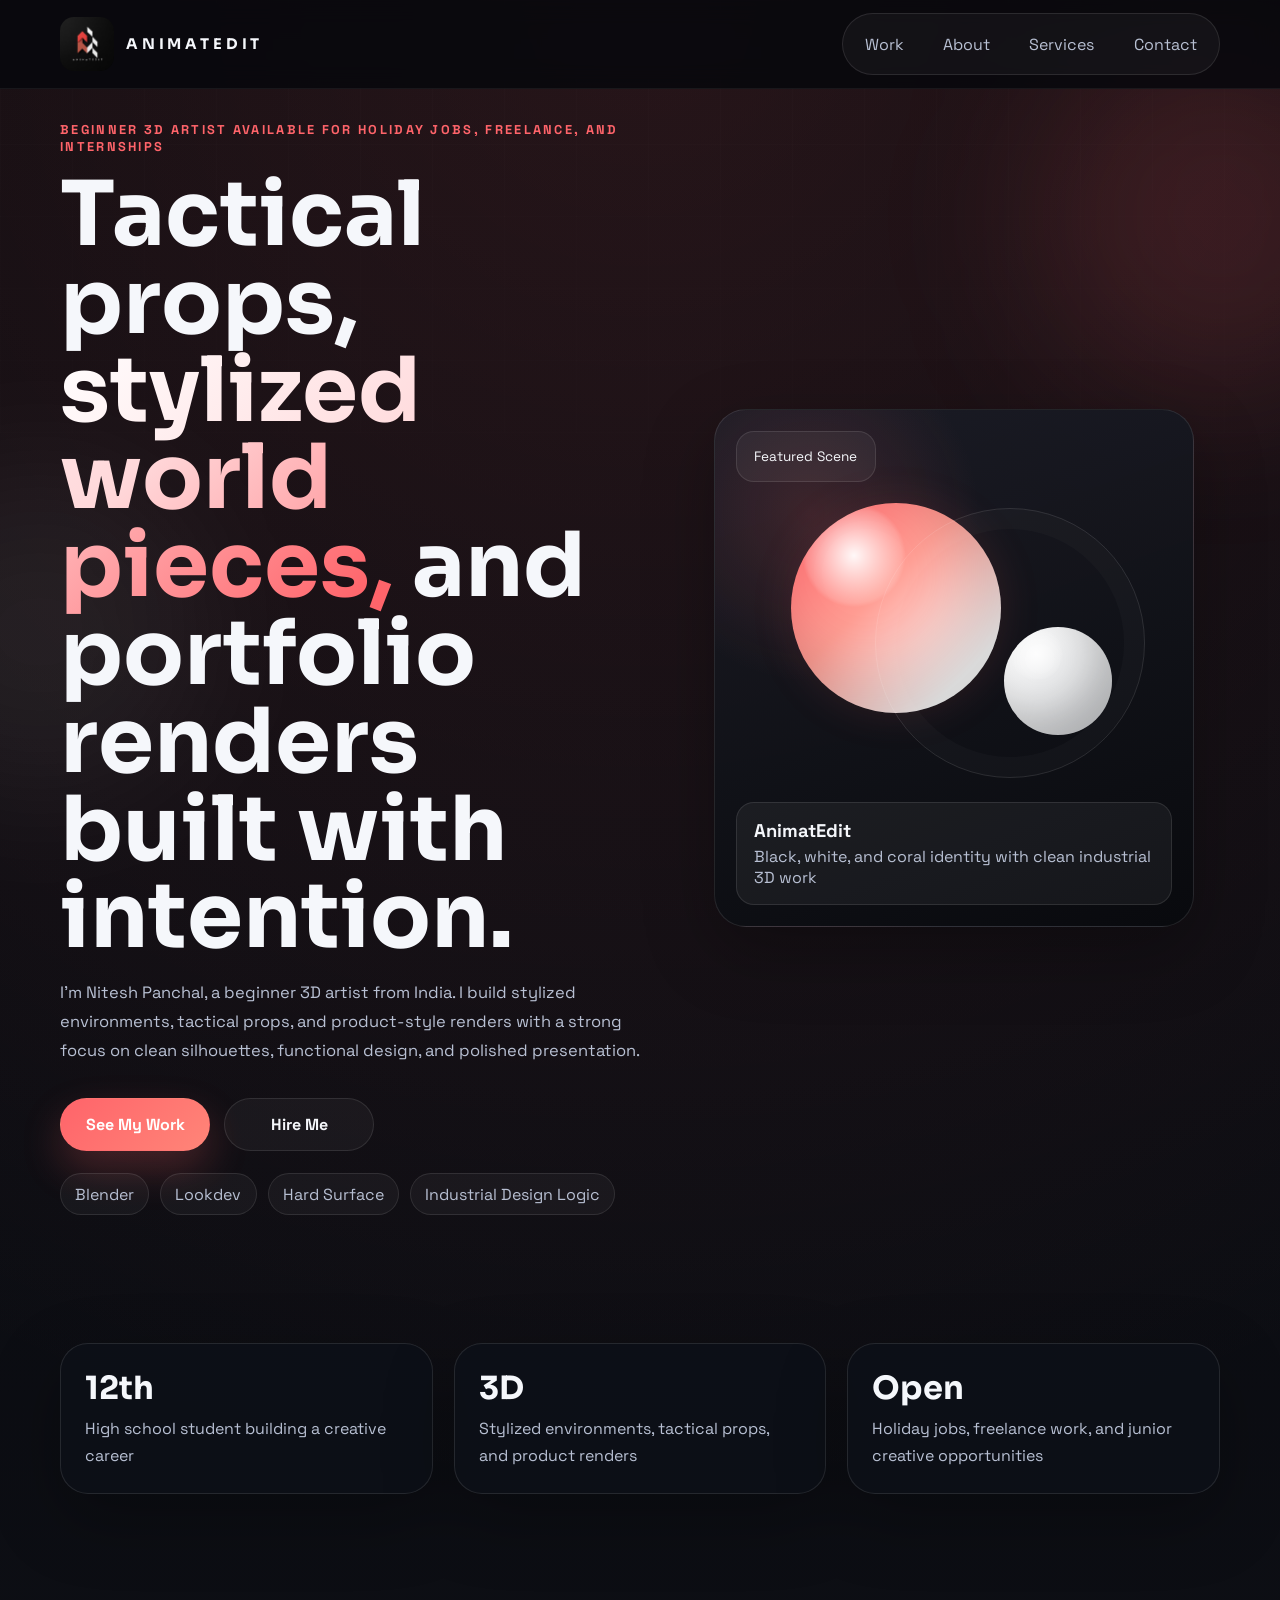
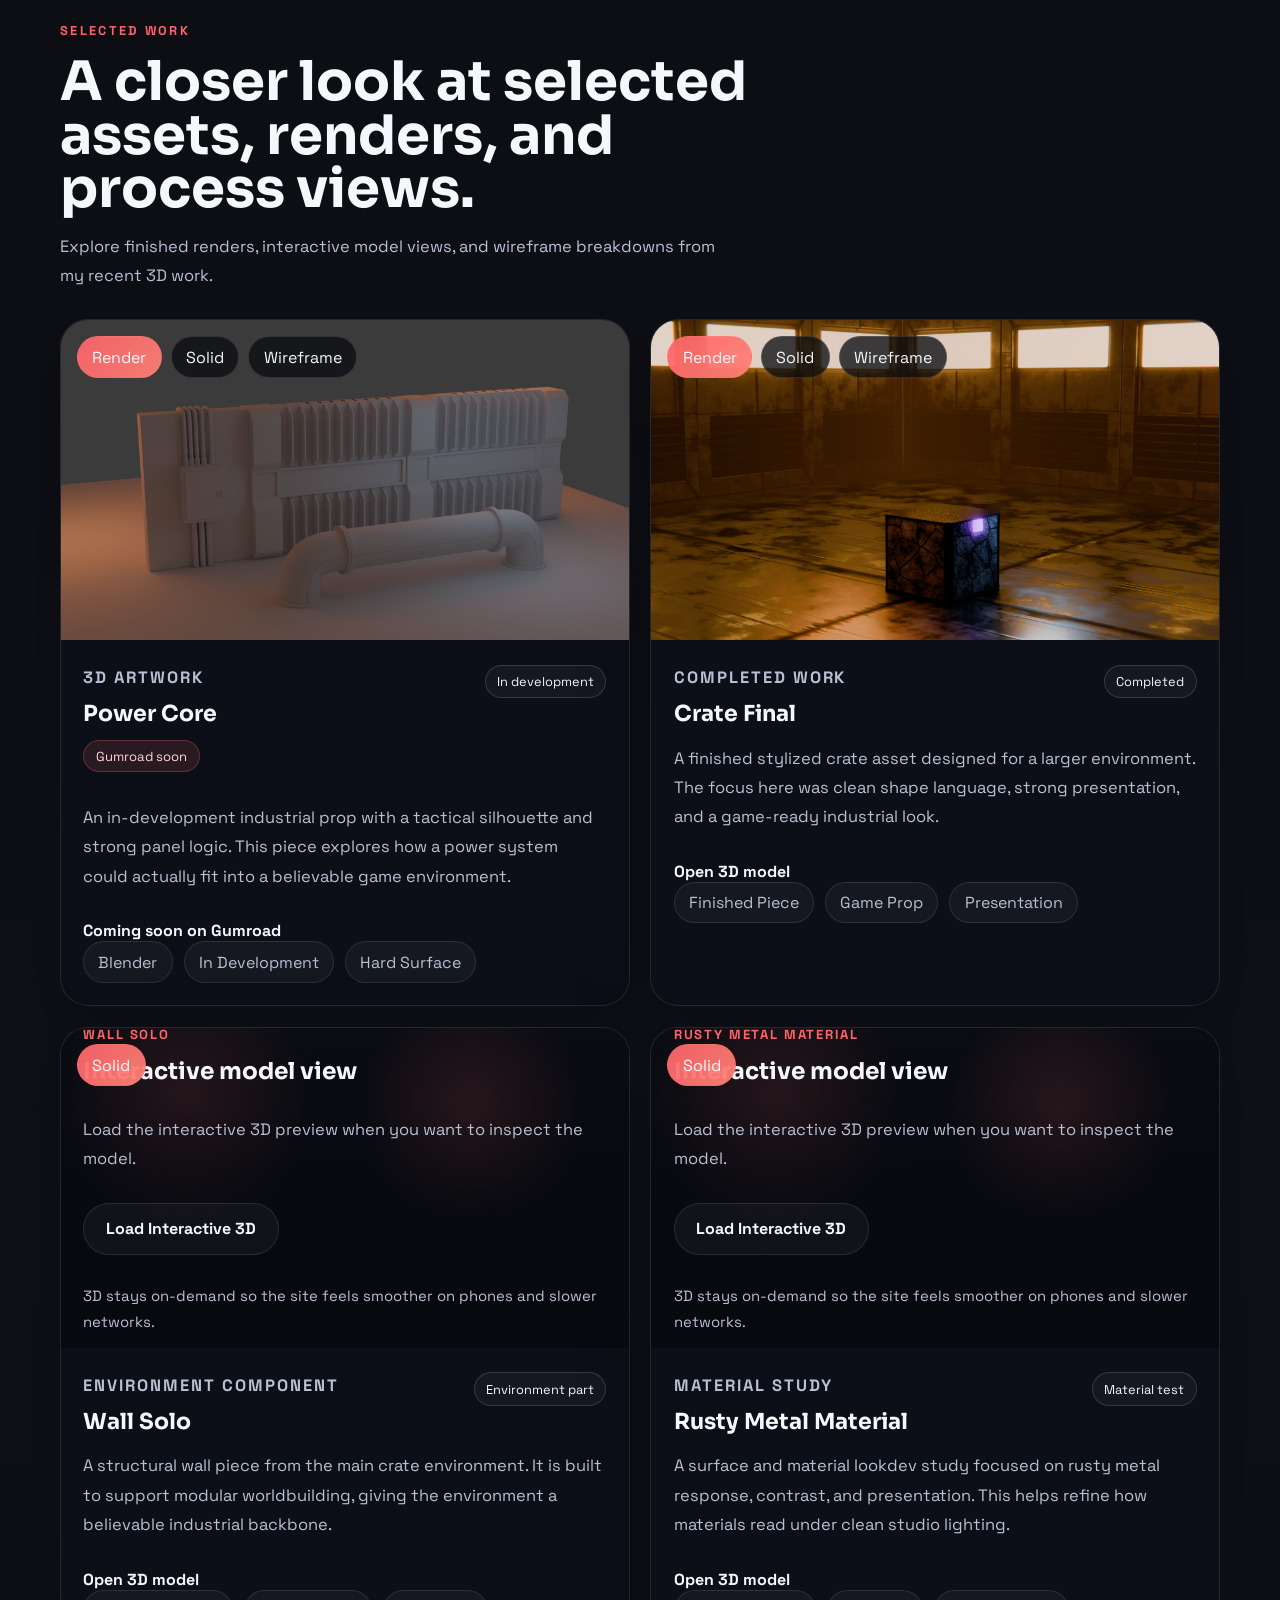
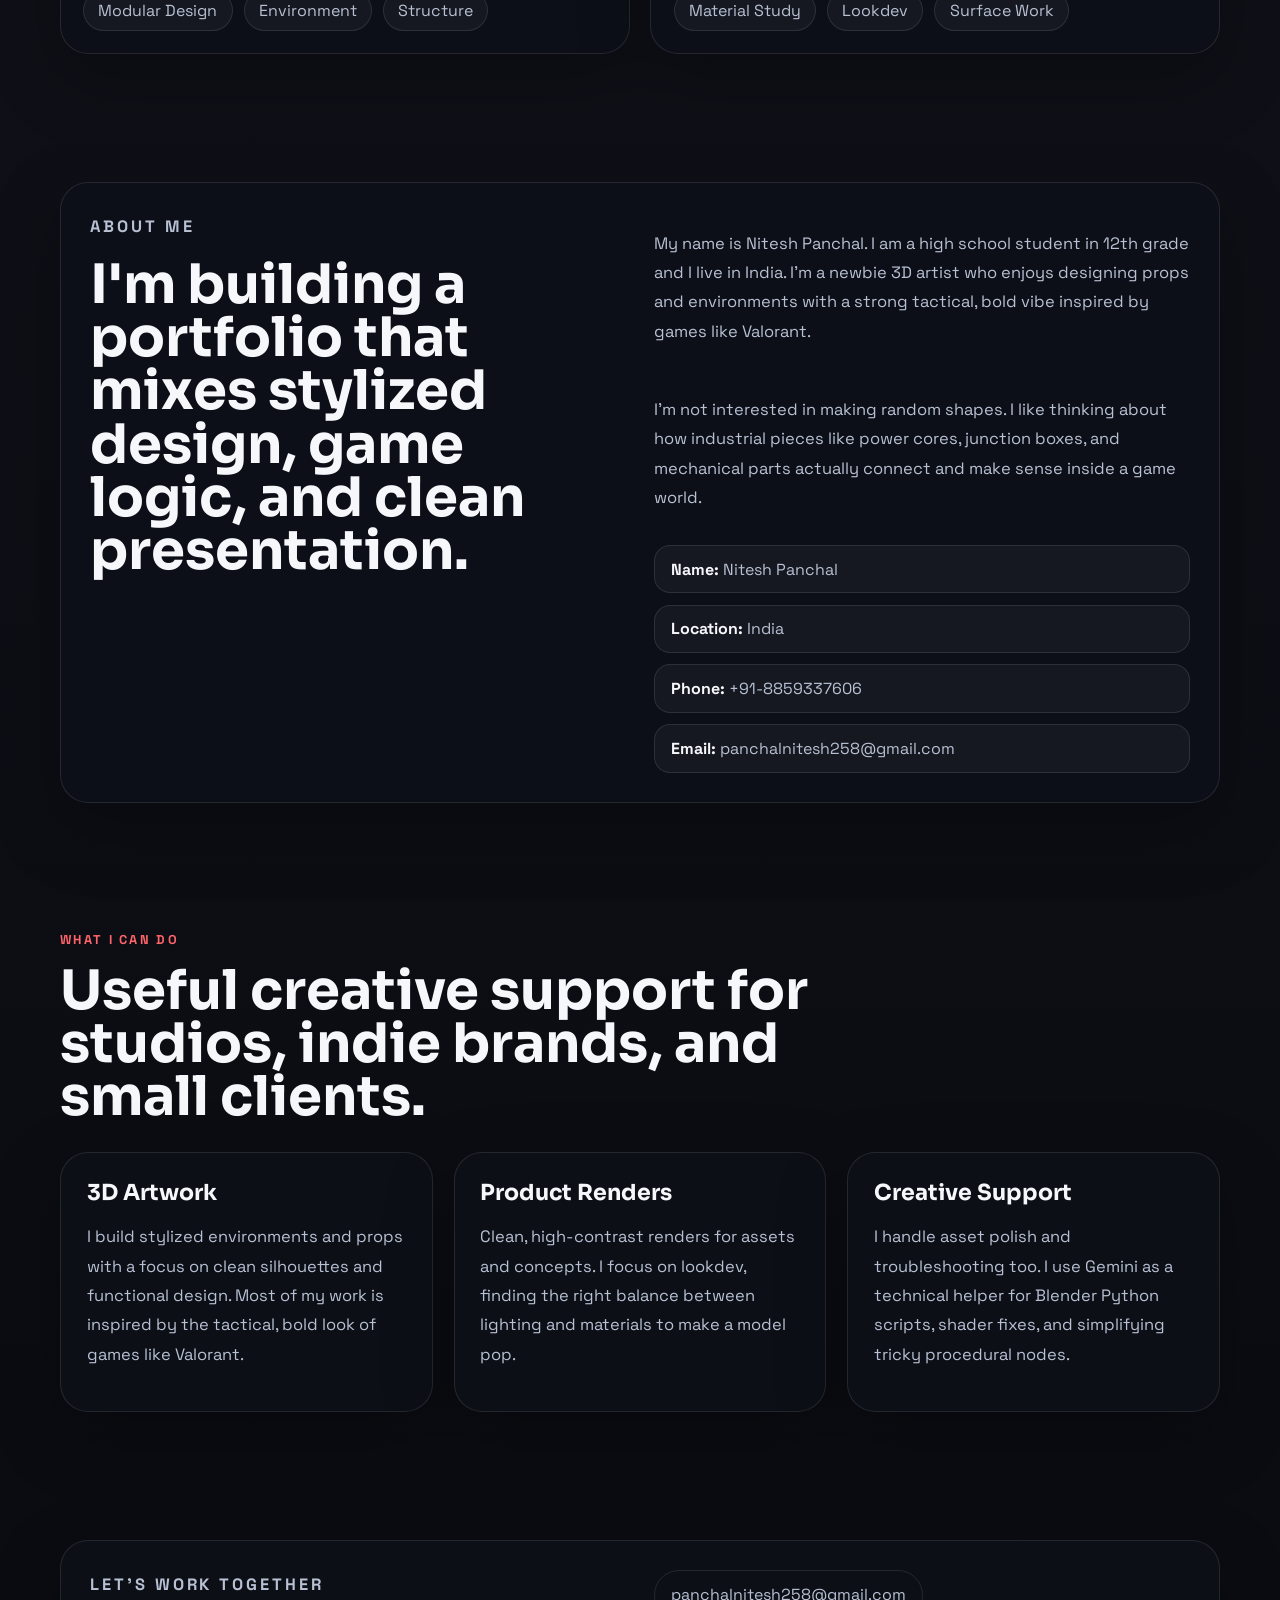
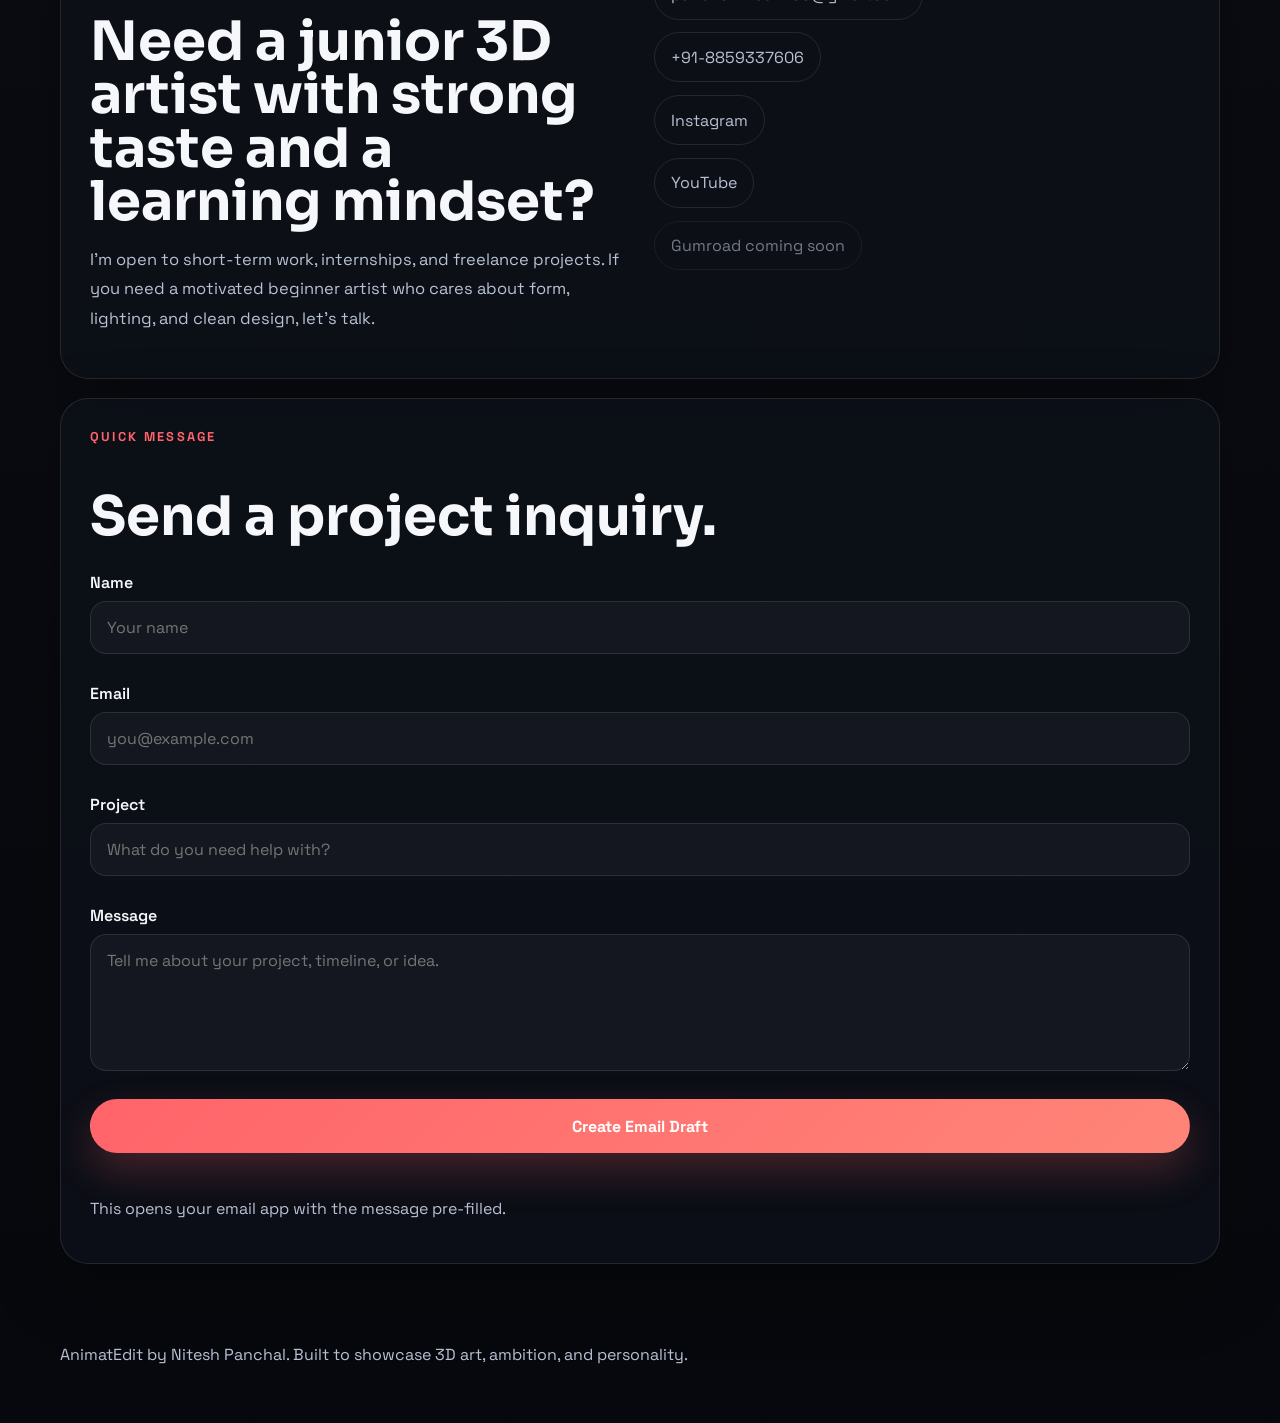
==== commit 34a4927e: "Rewrite site for mobile-first layout and smoother 3D loading" ====
--- a/index.html
+++ b/index.html
@@ -42,19 +42,30 @@
   <body>
     <div class="page-glow page-glow-one"></div>
     <div class="page-glow page-glow-two"></div>
+    <div class="cursor-dot" aria-hidden="true"></div>
+    <div class="cursor-ring" aria-hidden="true"></div>
 
     <header class="site-header">
-      <a href="#top" class="brand">
-        <img class="brand-logo" src="assets/animatedit-logo.jpg" alt="AnimatEdit logo" />
-        <span class="brand-text">AnimatEdit</span>
-      </a>
-
-      <nav class="main-nav">
-        <a href="#work">Work</a>
-        <a href="#about">About</a>
-        <a href="#services">Services</a>
-        <a href="#contact">Contact</a>
-      </nav>
+      <div class="header-shell">
+        <a href="#top" class="brand">
+          <img class="brand-logo" src="assets/animatedit-logo.jpg" alt="AnimatEdit logo" />
+          <span class="brand-text">AnimatEdit</span>
+        </a>
+
+        <button class="menu-toggle" type="button" aria-expanded="false" aria-controls="main-nav">
+          <span></span>
+          <span></span>
+          <span></span>
+          <span class="sr-only">Toggle navigation</span>
+        </button>
+
+        <nav class="main-nav" id="main-nav">
+          <a href="#work">Work</a>
+          <a href="#about">About</a>
+          <a href="#services">Services</a>
+          <a href="#contact">Contact</a>
+        </nav>
+      </div>
     </header>
 
     <main id="top">
--- a/styles.css
+++ b/styles.css
@@ -1,18 +1,20 @@
 :root {
-  --bg: #07111f;
-  --bg-soft: #0f1d34;
-  --panel: rgba(10, 18, 34, 0.7);
-  --panel-strong: rgba(11, 22, 42, 0.92);
-  --text: #f3f7ff;
-  --muted: #b4c0d8;
-  --line: rgba(175, 210, 255, 0.16);
-  --accent: #ff5d63;
-  --accent-strong: #ffffff;
-  --accent-glow: rgba(255, 93, 99, 0.28);
-  --shadow: 0 24px 80px rgba(0, 0, 0, 0.35);
-  --radius-lg: 32px;
-  --radius-md: 22px;
-  --max-width: 1180px;
+  --bg: #07080d;
+  --bg-alt: #10131c;
+  --panel: rgba(13, 16, 24, 0.9);
+  --panel-soft: rgba(20, 24, 34, 0.78);
+  --line: rgba(255, 255, 255, 0.1);
+  --text: #f5f7fb;
+  --muted: #b8c0d3;
+  --accent: #ff646a;
+  --accent-soft: rgba(255, 100, 106, 0.18);
+  --shadow: 0 24px 70px rgba(0, 0, 0, 0.28);
+  --radius-lg: 28px;
+  --radius-md: 20px;
+  --radius-sm: 14px;
+  --section-width: 1160px;
+  --page-gutter: clamp(1rem, 2vw, 1.4rem);
+  --header-height: 88px;
 }
 
 * {
@@ -21,16 +23,17 @@
 
 html {
   scroll-behavior: smooth;
+  scroll-padding-top: calc(var(--header-height) + 12px);
 }
 
 body {
   margin: 0;
   min-height: 100vh;
+  color: var(--text);
   font-family: "Space Grotesk", sans-serif;
-  color: var(--text);
   background:
-    radial-gradient(circle at top, rgba(255, 93, 99, 0.13), transparent 26%),
-    linear-gradient(180deg, #090909 0%, #111114 36%, #060607 100%);
+    radial-gradient(circle at top, rgba(255, 100, 106, 0.12), transparent 24%),
+    linear-gradient(180deg, #090a0e 0%, #0f1118 45%, #07080d 100%);
   overflow-x: hidden;
 }
 
@@ -39,24 +42,57 @@
   position: fixed;
   inset: 0;
   background-image:
-    linear-gradient(rgba(255, 255, 255, 0.03) 1px, transparent 1px),
-    linear-gradient(90deg, rgba(255, 255, 255, 0.03) 1px, transparent 1px);
-  background-size: 80px 80px;
-  mask-image: linear-gradient(180deg, rgba(0, 0, 0, 0.65), transparent 85%);
+    linear-gradient(rgba(255, 255, 255, 0.024) 1px, transparent 1px),
+    linear-gradient(90deg, rgba(255, 255, 255, 0.024) 1px, transparent 1px);
+  background-size: 72px 72px;
+  mask-image: linear-gradient(180deg, rgba(0, 0, 0, 0.55), transparent 88%);
   pointer-events: none;
-  z-index: -1;
+  z-index: -2;
+}
+
+img {
+  max-width: 100%;
 }
 
 a {
   color: inherit;
   text-decoration: none;
+}
+
+button,
+input,
+textarea {
+  font: inherit;
+}
+
+.sr-only {
+  position: absolute;
+  width: 1px;
+  height: 1px;
+  padding: 0;
+  margin: -1px;
+  overflow: hidden;
+  clip: rect(0, 0, 0, 0);
+  white-space: nowrap;
+  border: 0;
+}
+
+@media (pointer: fine) {
+  body,
+  a,
+  button,
+  input,
+  textarea,
+  .project-card,
+  .mode-button {
+    cursor: none;
+  }
 }
 
 .page-glow {
   position: fixed;
   border-radius: 50%;
   filter: blur(80px);
-  opacity: 0.55;
   pointer-events: none;
   z-index: -1;
 }
@@ -64,76 +100,161 @@
 .page-glow-one {
   width: 360px;
   height: 360px;
-  top: 8%;
-  right: -80px;
-  background: rgba(255, 93, 99, 0.16);
+  top: 4%;
+  right: -120px;
+  background: rgba(255, 100, 106, 0.14);
 }
 
 .page-glow-two {
-  width: 420px;
-  height: 420px;
+  width: 320px;
+  height: 320px;
   left: -120px;
-  bottom: 10%;
-  background: rgba(255, 255, 255, 0.09);
-}
-
-.site-header,
+  bottom: 12%;
+  background: rgba(255, 255, 255, 0.07);
+}
+
+.cursor-dot,
+.cursor-ring {
+  position: fixed;
+  top: 0;
+  left: 0;
+  opacity: 0;
+  pointer-events: none;
+  z-index: 999;
+  transform: translate(-100px, -100px);
+}
+
+.cursor-dot {
+  width: 10px;
+  height: 10px;
+  margin-left: -5px;
+  margin-top: -5px;
+  border-radius: 50%;
+  background: #ffffff;
+  box-shadow: 0 0 20px rgba(255, 100, 106, 0.4);
+}
+
+.cursor-ring {
+  width: 34px;
+  height: 34px;
+  margin-left: -17px;
+  margin-top: -17px;
+  border-radius: 50%;
+  border: 1px solid rgba(255, 100, 106, 0.45);
+  background: rgba(255, 100, 106, 0.08);
+  transition:
+    opacity 160ms ease,
+    width 160ms ease,
+    height 160ms ease,
+    margin 160ms ease;
+}
+
+.cursor-dot.is-visible,
+.cursor-ring.is-visible {
+  opacity: 1;
+}
+
+.cursor-ring.is-active {
+  width: 52px;
+  height: 52px;
+  margin-left: -26px;
+  margin-top: -26px;
+}
+
 .section,
 .site-footer {
-  width: min(calc(100% - 2rem), var(--max-width));
+  width: min(calc(100% - (var(--page-gutter) * 2)), var(--section-width));
   margin: 0 auto;
 }
 
 .site-header {
   position: sticky;
   top: 0;
-  z-index: 30;
+  z-index: 40;
+  width: 100%;
+  background: rgba(7, 8, 13, 0.84);
+  backdrop-filter: blur(12px);
+  border-bottom: 1px solid rgba(255, 255, 255, 0.06);
+}
+
+.header-shell {
+  width: min(calc(100% - (var(--page-gutter) * 2)), var(--section-width));
+  min-height: var(--header-height);
+  margin: 0 auto;
   display: flex;
   align-items: center;
   justify-content: space-between;
-  padding: 1.25rem 0;
-  backdrop-filter: blur(18px);
+  gap: 1rem;
 }
 
 .brand {
   display: inline-flex;
   align-items: center;
-  gap: 0.8rem;
-  font-family: "Sora", sans-serif;
-  font-weight: 700;
-  letter-spacing: 0.06em;
+  gap: 0.75rem;
+  min-width: 0;
 }
 
 .brand-logo {
-  display: block;
   width: 54px;
   height: 54px;
   object-fit: contain;
   border-radius: 14px;
+  flex: 0 0 auto;
 }
 
 .brand-text {
+  font-family: "Sora", sans-serif;
+  font-size: 0.92rem;
+  font-weight: 700;
+  letter-spacing: 0.26em;
   text-transform: uppercase;
-  letter-spacing: 0.28em;
-  font-size: 0.9rem;
+  white-space: nowrap;
+}
+
+.menu-toggle {
+  display: none;
+  align-items: center;
+  justify-content: center;
+  flex-direction: column;
+  gap: 4px;
+  width: 48px;
+  height: 48px;
+  border: 1px solid var(--line);
+  border-radius: 14px;
+  color: var(--text);
+  background: rgba(255, 255, 255, 0.04);
+}
+
+.menu-toggle span:not(.sr-only) {
+  width: 18px;
+  height: 2px;
+  border-radius: 999px;
+  background: currentColor;
 }
 
 .main-nav {
   display: flex;
-  gap: 1.4rem;
-  padding: 0.9rem 1.2rem;
+  align-items: center;
+  gap: 0.45rem;
+  padding: 0.4rem;
   border: 1px solid var(--line);
   border-radius: 999px;
-  background: rgba(7, 13, 23, 0.6);
+  background: rgba(255, 255, 255, 0.04);
 }
 
 .main-nav a {
+  padding: 0.8rem 1rem;
+  border-radius: 999px;
   color: var(--muted);
-  transition: color 180ms ease;
-}
-
-.main-nav a:hover {
+  transition:
+    color 160ms ease,
+    background 160ms ease;
+}
+
+.main-nav a:hover,
+.main-nav a:focus-visible {
   color: var(--text);
+  background: rgba(255, 255, 255, 0.06);
 }
 
 .section {
@@ -142,11 +263,11 @@
 
 .hero {
   display: grid;
-  grid-template-columns: 1.1fr 0.9fr;
+  grid-template-columns: minmax(0, 1.05fr) minmax(320px, 0.95fr);
   gap: 2.5rem;
   align-items: center;
-  padding-top: 3rem;
-  min-height: calc(100vh - 90px);
+  min-height: calc(100vh - var(--header-height));
+  padding-top: 2rem;
 }
 
 .eyebrow {
@@ -161,20 +282,21 @@
 .hero h1,
 .section-heading h2,
 .about-panel h2,
-.contact-card h2 {
+.contact-card h2,
+.contact-form h2 {
   margin: 0;
   font-family: "Sora", sans-serif;
   line-height: 0.98;
 }
 
 .hero h1 {
-  font-size: clamp(3rem, 7vw, 6.2rem);
   max-width: 10ch;
+  font-size: clamp(3.2rem, 7vw, 6.3rem);
 }
 
 .hero h1 span {
   color: transparent;
-  background: linear-gradient(135deg, #ffffff, #ffd8d9 45%, #ff5d63 95%);
+  background: linear-gradient(135deg, #ffffff, #ffd8da 45%, #ff646a 95%);
   -webkit-background-clip: text;
   background-clip: text;
 }
@@ -183,23 +305,18 @@
 .about-panel p,
 .contact-card p,
 .project-copy p,
-.service-card p {
+.service-card p,
+.solid-hint,
+.solid-note {
   color: var(--muted);
-  font-size: 1.05rem;
-  line-height: 1.8;
-}
-
-.section-text {
-  max-width: 720px;
-}
-
-.section-text strong {
-  color: var(--text);
+  font-size: 1.03rem;
+  line-height: 1.78;
 }
 
 .hero-actions {
   display: flex;
-  gap: 1rem;
+  flex-wrap: wrap;
+  gap: 0.9rem;
   margin: 2rem 0 1.4rem;
 }
 
@@ -207,48 +324,56 @@
   display: inline-flex;
   align-items: center;
   justify-content: center;
-  min-width: 148px;
+  min-width: 150px;
+  min-height: 52px;
   padding: 0.95rem 1.35rem;
+  border: 1px solid transparent;
   border-radius: 999px;
-  border: 1px solid transparent;
   font-weight: 700;
   transition:
-    transform 180ms ease,
-    border-color 180ms ease,
-    background 180ms ease;
+    transform 160ms ease,
+    border-color 160ms ease,
+    background 160ms ease;
 }
 
 .button:hover {
-  transform: translateY(-2px);
+  transform: translateY(-1px);
 }
 
 .button-primary {
+  background: linear-gradient(135deg, #ff646a, #ff8578);
   color: #ffffff;
-  background: linear-gradient(135deg, #ff5d63, #ff7d70);
-  box-shadow: 0 16px 40px rgba(255, 93, 99, 0.2);
+  box-shadow: 0 18px 40px rgba(255, 100, 106, 0.24);
 }
 
 .button-secondary {
   border-color: var(--line);
   background: rgba(255, 255, 255, 0.04);
-}
-
-.hero-meta {
-  display: flex;
-  flex-wrap: wrap;
-  gap: 0.8rem;
+  color: var(--text);
+}
+
+.hero-meta,
+.project-copy ul,
+.about-details {
   padding: 0;
   margin: 0;
   list-style: none;
 }
 
+.hero-meta,
+.project-copy ul {
+  display: flex;
+  flex-wrap: wrap;
+  gap: 0.7rem;
+}
+
 .hero-meta li,
 .project-copy ul li {
-  padding: 0.6rem 0.95rem;
+  padding: 0.58rem 0.88rem;
   border: 1px solid var(--line);
   border-radius: 999px;
+  background: rgba(255, 255, 255, 0.04);
   color: var(--muted);
-  background: rgba(255, 255, 255, 0.04);
 }
 
 .hero-visual {
@@ -259,46 +384,43 @@
 .hero-card {
   position: relative;
   width: min(100%, 480px);
-  aspect-ratio: 1 / 1.15;
-  border: 1px solid rgba(255, 255, 255, 0.11);
-  border-radius: 34px;
+  aspect-ratio: 1 / 1.08;
+  overflow: hidden;
+  border: 1px solid rgba(255, 255, 255, 0.1);
+  border-radius: 32px;
   background:
-    linear-gradient(160deg, rgba(28, 28, 33, 0.96), rgba(9, 9, 10, 0.98)),
-    radial-gradient(circle at 20% 20%, rgba(255, 93, 99, 0.14), transparent 30%);
+    radial-gradient(circle at 20% 20%, rgba(255, 100, 106, 0.16), transparent 30%),
+    linear-gradient(160deg, rgba(27, 29, 38, 0.95), rgba(9, 10, 14, 0.98));
   box-shadow: var(--shadow);
-  overflow: hidden;
-  transform-style: preserve-3d;
 }
 
 .card-badge,
 .hero-panel {
   position: absolute;
-  left: 1.4rem;
-  right: 1.4rem;
+  left: 1.3rem;
+  right: 1.3rem;
   padding: 1rem 1.1rem;
-  border: 1px solid rgba(255, 255, 255, 0.12);
-  border-radius: 20px;
-  background: rgba(255, 255, 255, 0.06);
-  backdrop-filter: blur(14px);
+  border: 1px solid rgba(255, 255, 255, 0.1);
+  border-radius: 18px;
+  background: rgba(255, 255, 255, 0.05);
 }
 
 .card-badge {
-  top: 1.4rem;
+  top: 1.3rem;
   right: auto;
-  display: inline-flex;
   width: auto;
   color: var(--text);
   font-size: 0.85rem;
 }
 
 .hero-panel {
-  bottom: 1.4rem;
+  bottom: 1.3rem;
 }
 
 .hero-panel p {
   margin: 0 0 0.3rem;
-  font-size: 1.2rem;
   font-weight: 700;
+  font-size: 1.15rem;
 }
 
 .hero-panel span {
@@ -312,45 +434,43 @@
 }
 
 .sphere-large {
-  width: 220px;
-  height: 220px;
+  width: 210px;
+  height: 210px;
   top: 18%;
-  left: 18%;
+  left: 16%;
   background:
-    radial-gradient(circle at 30% 25%, rgba(255, 255, 255, 0.92), rgba(255, 255, 255, 0.12) 22%, transparent 24%),
-    linear-gradient(135deg, #ff5d63, #ff9c93 40%, #ffffff 80%);
+    radial-gradient(circle at 30% 25%, rgba(255, 255, 255, 0.94), rgba(255, 255, 255, 0.15) 22%, transparent 24%),
+    linear-gradient(135deg, #ff646a, #ff9d93 42%, #ffffff 82%);
   box-shadow:
-    inset -30px -35px 60px rgba(0, 0, 0, 0.18),
-    0 0 50px rgba(255, 93, 99, 0.14);
-  animation: float 7s ease-in-out infinite;
+    inset -30px -35px 60px rgba(0, 0, 0, 0.16),
+    0 0 44px rgba(255, 100, 106, 0.12);
 }
 
 .sphere-small {
-  width: 120px;
-  height: 120px;
-  top: 40%;
-  right: 16%;
+  width: 108px;
+  height: 108px;
+  top: 42%;
+  right: 17%;
   background:
     radial-gradient(circle at 30% 25%, rgba(255, 255, 255, 0.88), rgba(255, 255, 255, 0.14) 22%, transparent 24%),
-    linear-gradient(135deg, #ffffff, #d4d4d4);
-  box-shadow: inset -18px -22px 36px rgba(0, 0, 0, 0.22);
-  animation: float 5.5s ease-in-out infinite reverse;
+    linear-gradient(135deg, #ffffff, #cfd1d4);
+  box-shadow: inset -18px -22px 36px rgba(0, 0, 0, 0.18);
 }
 
 .wireframe-ring {
-  inset: 21% 13% auto auto;
-  width: 280px;
-  height: 280px;
+  width: 270px;
+  height: 270px;
+  top: 19%;
+  right: 10%;
   border: 1px solid rgba(255, 255, 255, 0.12);
-  box-shadow: inset 0 0 0 22px rgba(255, 255, 255, 0.02);
-  animation: spin 18s linear infinite;
+  box-shadow: inset 0 0 0 20px rgba(255, 255, 255, 0.02);
 }
 
 .stats,
-.services-grid,
-.project-grid {
+.project-grid,
+.services-grid {
   display: grid;
-  gap: 1.4rem;
+  gap: 1.3rem;
 }
 
 .stats {
@@ -361,21 +481,21 @@
 .project-card,
 .service-card,
 .about-panel,
-.contact-card {
+.contact-card,
+.contact-form {
   border: 1px solid var(--line);
+  border-radius: var(--radius-lg);
   background: var(--panel);
-  backdrop-filter: blur(18px);
   box-shadow: var(--shadow);
 }
 
 .stat-card {
-  padding: 1.6rem;
-  border-radius: 24px;
+  padding: 1.5rem;
 }
 
 .stat-card strong {
   display: block;
-  margin-bottom: 0.5rem;
+  margin-bottom: 0.45rem;
   font-family: "Sora", sans-serif;
   font-size: 2rem;
 }
@@ -386,14 +506,19 @@
 }
 
 .section-heading {
-  max-width: 800px;
-  margin-bottom: 2rem;
+  max-width: 760px;
+  margin-bottom: 1.8rem;
 }
 
 .section-heading h2,
 .about-panel h2,
-.contact-card h2 {
-  font-size: clamp(2rem, 4.5vw, 3.6rem);
+.contact-card h2,
+.contact-form h2 {
+  font-size: clamp(2rem, 4.4vw, 3.4rem);
+}
+
+.section-text {
+  max-width: 680px;
 }
 
 .project-grid {
@@ -402,41 +527,41 @@
 
 .project-card {
   overflow: hidden;
-  border-radius: var(--radius-lg);
+}
+
+.project-viewer-shell,
+.project-stage {
+  position: relative;
+  min-height: 320px;
 }
 
 .project-viewer-shell {
-  min-height: 320px;
-  position: relative;
   overflow: hidden;
-  background-color: var(--bg-soft);
+  background: var(--bg-alt);
 }
 
 .project-art-one {
   background:
-    radial-gradient(circle at 30% 35%, rgba(255, 93, 99, 0.16), transparent 20%),
-    linear-gradient(180deg, #181821, #0b0b0f);
+    radial-gradient(circle at 28% 32%, rgba(255, 100, 106, 0.18), transparent 22%),
+    linear-gradient(180deg, #191922, #0a0b10);
 }
 
 .project-art-two {
   background:
-    linear-gradient(145deg, #fff4f4 0%, #ff9890 42%, #121219 100%);
+    radial-gradient(circle at 70% 20%, rgba(255, 214, 214, 0.2), transparent 20%),
+    linear-gradient(150deg, #1a1518, #101118 55%, #08090d);
 }
 
 .project-art-three {
   background:
-    radial-gradient(circle at 20% 20%, rgba(255, 93, 99, 0.16), transparent 18%),
-    linear-gradient(160deg, #191820, #09090c 60%);
+    radial-gradient(circle at 24% 24%, rgba(255, 100, 106, 0.14), transparent 18%),
+    linear-gradient(160deg, #181921, #0a0b10 62%);
 }
 
 .project-art-four {
   background:
-    radial-gradient(circle at 25% 30%, rgba(255, 126, 79, 0.14), transparent 18%),
-    linear-gradient(160deg, #241914, #0d0c0c 65%);
-}
-
-.project-copy {
-  padding: 1.5rem;
+    radial-gradient(circle at 24% 24%, rgba(255, 150, 120, 0.15), transparent 18%),
+    linear-gradient(160deg, #201814, #0d0c0d 62%);
 }
 
 .project-modes {
@@ -444,39 +569,24 @@
   top: 1rem;
   left: 1rem;
   right: 1rem;
-  z-index: 4;
+  z-index: 3;
   display: flex;
-  gap: 0.6rem;
   flex-wrap: wrap;
+  gap: 0.55rem;
 }
 
 .mode-button {
-  padding: 0.6rem 0.9rem;
+  min-height: 42px;
+  padding: 0.58rem 0.9rem;
   border: 1px solid rgba(255, 255, 255, 0.12);
   border-radius: 999px;
   color: var(--text);
-  background: rgba(7, 7, 9, 0.72);
-  backdrop-filter: blur(14px);
-  font: inherit;
-  cursor: pointer;
-  transition:
-    transform 180ms ease,
-    border-color 180ms ease,
-    background 180ms ease;
-}
-
-.mode-button:hover {
-  transform: translateY(-1px);
+  background: rgba(10, 12, 18, 0.76);
 }
 
 .mode-button.is-active {
-  border-color: rgba(255, 255, 255, 0.3);
-  background: linear-gradient(135deg, rgba(255, 93, 99, 0.92), rgba(255, 125, 112, 0.92));
-}
-
-.project-stage {
-  position: relative;
-  min-height: 320px;
+  background: linear-gradient(135deg, rgba(255, 100, 106, 0.94), rgba(255, 130, 118, 0.94));
+  border-color: transparent;
 }
 
 .render-panel,
@@ -485,7 +595,6 @@
   inset: 0;
   opacity: 0;
   pointer-events: none;
-  transition: opacity 220ms ease;
 }
 
 .render-panel.is-active,
@@ -494,23 +603,17 @@
   pointer-events: auto;
 }
 
-.render-panel {
-  display: grid;
-  place-items: stretch;
-}
-
-.render-image {
+.render-image,
+.wireframe-image,
+.viewer-canvas {
   width: 100%;
   height: 320px;
+}
+
+.render-image,
+.wireframe-image {
+  display: block;
   object-fit: cover;
-  display: block;
-}
-
-.wireframe-image {
-  width: 100%;
-  height: 320px;
-  object-fit: cover;
-  display: block;
 }
 
 .render-empty {
@@ -519,53 +622,94 @@
   display: none;
   place-items: center;
   padding: 2rem;
+  text-align: center;
   color: var(--muted);
-  text-align: center;
   background:
-    radial-gradient(circle at 30% 30%, rgba(255, 93, 99, 0.14), transparent 20%),
-    linear-gradient(180deg, rgba(12, 12, 16, 0.88), rgba(9, 9, 12, 0.96));
+    radial-gradient(circle at 30% 30%, rgba(255, 100, 106, 0.15), transparent 24%),
+    linear-gradient(180deg, rgba(12, 14, 22, 0.92), rgba(8, 9, 14, 0.98));
+}
+
+.render-empty.is-active {
+  display: grid;
+}
+
+.viewer-panel {
+  background:
+    radial-gradient(circle at 22% 22%, rgba(255, 100, 106, 0.16), transparent 25%),
+    linear-gradient(180deg, rgba(10, 12, 18, 0.96), rgba(7, 8, 13, 0.99));
+}
+
+.solid-placeholder {
+  position: absolute;
+  inset: 0;
+  z-index: 1;
+  display: grid;
+  align-content: center;
+  justify-items: start;
+  gap: 0.8rem;
+  padding: 1.4rem;
+  background:
+    linear-gradient(180deg, rgba(7, 10, 16, 0.2), rgba(7, 10, 16, 0.72)),
+    radial-gradient(circle at 72% 25%, rgba(255, 100, 106, 0.18), transparent 24%);
+}
+
+.solid-kicker {
+  margin: 0;
+  color: var(--accent);
+  font-size: 0.82rem;
+  font-weight: 700;
+  letter-spacing: 0.14em;
+  text-transform: uppercase;
+}
+
+.solid-placeholder h4 {
+  margin: 0;
+  font-family: "Sora", sans-serif;
+  font-size: 1.45rem;
+}
+
+.solid-note {
+  font-size: 0.93rem;
 }
 
 .viewer-canvas {
-  width: 100%;
-  height: 320px;
-}
-
-.project-viewer {
   position: relative;
   z-index: 2;
-  display: block;
-  width: 100%;
-  height: 320px;
-  --poster-color: transparent;
-  background: transparent;
-  cursor: grab;
-}
-
-.project-viewer canvas,
+}
+
+.viewer-canvas[hidden] {
+  display: none;
+}
+
 .viewer-canvas canvas {
   display: block;
   width: 100%;
   height: 100%;
-  cursor: grab;
-}
-
-.project-viewer canvas:active,
-.viewer-canvas canvas:active {
-  cursor: grabbing;
+}
+
+.viewer-panel.is-loaded .solid-placeholder {
+  display: none;
+}
+
+.viewer-panel.is-error .solid-hint {
+  color: #ffd2d5;
+}
+
+.project-copy {
+  padding: 1.4rem;
 }
 
 .project-topline {
   display: flex;
   align-items: center;
   justify-content: space-between;
-  gap: 1rem;
+  gap: 0.9rem;
 }
 
 .project-type {
   margin: 0 0 0.5rem;
   color: var(--accent);
-  font-size: 0.85rem;
+  font-size: 0.84rem;
   font-weight: 700;
   letter-spacing: 0.12em;
   text-transform: uppercase;
@@ -573,46 +717,35 @@
 
 .project-glb {
   padding: 0.45rem 0.7rem;
-  border: 1px solid rgba(255, 255, 255, 0.16);
+  border: 1px solid rgba(255, 255, 255, 0.14);
   border-radius: 999px;
-  color: var(--text);
+  background: rgba(255, 255, 255, 0.04);
   font-size: 0.8rem;
   white-space: nowrap;
-  background: rgba(255, 255, 255, 0.05);
 }
 
 .project-copy h3,
 .service-card h3 {
   margin: 0 0 0.8rem;
   font-family: "Sora", sans-serif;
-  font-size: 1.4rem;
+  font-size: 1.38rem;
 }
 
 .project-commerce {
   display: inline-flex;
   margin-bottom: 0.9rem;
-  padding: 0.45rem 0.75rem;
-  border: 1px solid rgba(255, 93, 99, 0.28);
+  padding: 0.42rem 0.75rem;
+  border: 1px solid rgba(255, 100, 106, 0.28);
   border-radius: 999px;
-  color: #ffd7d9;
+  color: #ffd6d8;
+  background: rgba(255, 100, 106, 0.12);
   font-size: 0.82rem;
-  background: rgba(255, 93, 99, 0.12);
 }
 
 .project-link {
   display: inline-flex;
-  margin-top: 0.9rem;
-  color: var(--text);
+  margin-top: 0.8rem;
   font-weight: 700;
-}
-
-.project-copy ul {
-  display: flex;
-  flex-wrap: wrap;
-  gap: 0.7rem;
-  padding: 0;
-  margin: 1.2rem 0 0;
-  list-style: none;
 }
 
 .about-panel,
@@ -620,256 +753,333 @@
 .contact-form {
   display: grid;
   grid-template-columns: 1fr 1fr;
-  gap: 2rem;
-  padding: 2rem;
-  border-radius: var(--radius-lg);
+  gap: 1.8rem;
+  padding: 1.8rem;
 }
 
 .contact-form {
-  margin-top: 1.4rem;
   grid-template-columns: 1fr;
+  margin-top: 1.2rem;
+}
+
+.about-stack {
+  display: grid;
+  gap: 1rem;
+}
+
+.about-details {
+  display: grid;
+  gap: 0.7rem;
+}
+
+.about-details li {
+  padding: 0.8rem 0.95rem;
+  border: 1px solid var(--line);
+  border-radius: 16px;
+  color: var(--muted);
+  background: rgba(255, 255, 255, 0.04);
+}
+
+.about-details strong {
+  color: var(--text);
+}
+
+.services-grid {
+  grid-template-columns: repeat(3, minmax(0, 1fr));
+}
+
+.service-card {
+  padding: 1.6rem;
+}
+
+.contact-links {
+  display: grid;
+  align-content: start;
+  gap: 0.8rem;
+}
+
+.contact-links a {
+  display: inline-flex;
+  width: fit-content;
+  padding: 0.84rem 1rem;
+  border: 1px solid var(--line);
+  border-radius: 999px;
+  color: var(--muted);
+}
+
+.contact-links a[aria-disabled="true"] {
+  opacity: 0.6;
+  pointer-events: none;
 }
 
 .contact-form label {
   display: grid;
-  gap: 0.55rem;
+  gap: 0.5rem;
 }
 
 .contact-form span {
-  color: var(--text);
   font-weight: 600;
 }
 
 .contact-form input,
 .contact-form textarea {
   width: 100%;
-  padding: 0.95rem 1rem;
+  padding: 0.94rem 1rem;
   border: 1px solid var(--line);
-  border-radius: 18px;
+  border-radius: 16px;
+  background: rgba(255, 255, 255, 0.04);
   color: var(--text);
-  background: rgba(255, 255, 255, 0.04);
-  font: inherit;
 }
 
 .contact-form input:focus,
 .contact-form textarea:focus {
-  outline: 2px solid rgba(255, 93, 99, 0.28);
-  border-color: rgba(255, 93, 99, 0.4);
-}
-
-.form-note {
-  margin: 0;
+  outline: 2px solid rgba(255, 100, 106, 0.3);
+  border-color: rgba(255, 100, 106, 0.42);
+}
+
+.form-note,
+.site-footer {
   color: var(--muted);
 }
 
-.about-stack {
-  display: grid;
-  gap: 1rem;
-}
-
-.about-details {
-  display: grid;
-  gap: 0.8rem;
-  padding: 0;
-  margin: 0;
-  list-style: none;
-}
-
-.about-details li {
-  padding: 0.85rem 1rem;
-  border: 1px solid var(--line);
-  border-radius: 18px;
-  color: var(--muted);
-  background: rgba(255, 255, 255, 0.04);
-}
-
-.about-details strong {
-  color: var(--text);
-}
-
-.services-grid {
-  grid-template-columns: repeat(3, minmax(0, 1fr));
-}
-
-.service-card {
-  padding: 1.7rem;
-  border-radius: 26px;
-}
-
-.contact-links {
-  display: grid;
-  align-content: start;
-  gap: 0.9rem;
-}
-
-.contact-links a {
-  display: inline-flex;
-  width: fit-content;
-  padding: 0.85rem 1rem;
-  border: 1px solid var(--line);
-  border-radius: 999px;
-  color: var(--muted);
-  transition:
-    transform 180ms ease,
-    color 180ms ease,
-    border-color 180ms ease;
-}
-
-.contact-links a:hover {
-  transform: translateX(4px);
-  color: var(--text);
-  border-color: rgba(255, 255, 255, 0.26);
-}
-
-.contact-links a[aria-disabled="true"] {
-  opacity: 0.6;
-  pointer-events: none;
-}
-
 .site-footer {
-  padding: 0 0 3rem;
-  color: var(--muted);
+  padding: 0 0 2.6rem;
 }
 
 .reveal {
   opacity: 1;
-  transform: translateY(0);
-}
-
-.reveal.is-visible {
-  opacity: 1;
-  transform: translateY(0);
-}
-
-.viewer-loading,
-.viewer-error {
-  display: grid;
-  place-items: center;
-  width: 100%;
-  height: 100%;
-  padding: 1.5rem;
-  color: var(--muted);
-  text-align: center;
-}
-
-.viewer-loading {
-  background:
-    linear-gradient(90deg, rgba(255, 255, 255, 0.04), rgba(255, 255, 255, 0.08), rgba(255, 255, 255, 0.04));
-  background-size: 220% 100%;
-  animation: shimmer 1.8s linear infinite;
-}
-
-.viewer-error {
-  color: #ffd2d4;
-}
-
-@keyframes float {
-  0%,
-  100% {
-    transform: translate3d(0, 0, 0);
-  }
-
-  50% {
-    transform: translate3d(0, -18px, 0);
-  }
-}
-
-@keyframes spin {
-  from {
-    transform: rotate(0deg);
-  }
-
-  to {
-    transform: rotate(360deg);
-  }
-}
-
-@keyframes shimmer {
-  from {
-    background-position: 200% 0;
-  }
-
-  to {
-    background-position: -20% 0;
-  }
+  transform: none;
 }
 
 @media (max-width: 980px) {
   .hero,
+  .stats,
+  .project-grid,
+  .services-grid,
+  .about-panel,
+  .contact-card {
+    grid-template-columns: 1fr;
+  }
+
+  .hero {
+    min-height: auto;
+  }
+
+  .hero h1 {
+    max-width: 11ch;
+  }
+
+  .hero-visual {
+    order: -1;
+  }
+}
+
+@media (max-width: 760px) {
+  :root {
+    --header-height: 78px;
+  }
+
+  body::before,
+  .page-glow,
+  .cursor-dot,
+  .cursor-ring {
+    display: none;
+  }
+
+  .site-header {
+    backdrop-filter: none;
+    background: rgba(7, 8, 13, 0.96);
+  }
+
+  .header-shell {
+    min-height: var(--header-height);
+  }
+
+  .brand-logo {
+    width: 46px;
+    height: 46px;
+  }
+
+  .brand-text {
+    font-size: 0.8rem;
+    letter-spacing: 0.18em;
+  }
+
+  .menu-toggle {
+    display: inline-flex;
+    flex: 0 0 auto;
+  }
+
+  .main-nav {
+    position: absolute;
+    top: calc(100% - 1px);
+    left: var(--page-gutter);
+    right: var(--page-gutter);
+    display: none;
+    flex-direction: column;
+    align-items: stretch;
+    gap: 0.3rem;
+    padding: 0.45rem;
+    border-radius: 20px;
+    background: rgba(10, 12, 18, 0.98);
+    box-shadow: var(--shadow);
+  }
+
+  .site-header.is-open .main-nav {
+    display: flex;
+  }
+
+  .main-nav a {
+    width: 100%;
+    padding: 0.95rem 1rem;
+    text-align: left;
+  }
+
+  .section {
+    padding: 2.8rem 0;
+  }
+
+  .hero {
+    gap: 1.6rem;
+    padding-top: 1.2rem;
+  }
+
+  .hero h1 {
+    max-width: none;
+    font-size: clamp(2.6rem, 12vw, 4.15rem);
+  }
+
+  .hero-text,
+  .about-panel p,
+  .contact-card p,
+  .project-copy p,
+  .service-card p,
+  .solid-hint,
+  .solid-note {
+    font-size: 1rem;
+    line-height: 1.72;
+  }
+
+  .hero-actions {
+    flex-direction: column;
+  }
+
+  .button {
+    width: 100%;
+  }
+
+  .hero-card {
+    width: 100%;
+    max-width: 420px;
+    aspect-ratio: 1 / 1;
+  }
+
+  .sphere-large {
+    width: 180px;
+    height: 180px;
+    left: 14%;
+  }
+
+  .sphere-small {
+    width: 92px;
+    height: 92px;
+  }
+
+  .wireframe-ring {
+    width: 220px;
+    height: 220px;
+  }
+
+  .project-viewer-shell,
+  .project-stage,
+  .render-image,
+  .wireframe-image,
+  .viewer-canvas {
+    min-height: 270px;
+    height: 270px;
+  }
+
+  .project-topline {
+    align-items: flex-start;
+    flex-direction: column;
+  }
+
   .about-panel,
   .contact-card,
   .contact-form,
-  .project-grid,
-  .services-grid,
-  .stats {
-    grid-template-columns: 1fr;
-  }
-
-  .hero {
-    min-height: auto;
-    padding-top: 1.5rem;
-  }
-
-  .hero h1 {
-    max-width: 12ch;
-  }
-
-  .project-grid {
-    grid-template-columns: 1fr;
-  }
-}
-
-@media (max-width: 720px) {
-  .site-header {
-    position: static;
-    flex-direction: column;
-    gap: 1rem;
-  }
-
-  .main-nav {
-    flex-wrap: wrap;
+  .service-card,
+  .stat-card,
+  .project-copy {
+    padding: 1.3rem;
+  }
+
+  .contact-links a {
+    width: 100%;
     justify-content: center;
   }
-
-  .section {
-    padding: 3rem 0;
-  }
-
-  .hero-actions {
-    flex-direction: column;
-  }
-
-  .button {
-    width: 100%;
-  }
-
-  .hero-card {
-    aspect-ratio: 1 / 1.05;
+}
+
+@media (max-width: 520px) {
+  .section,
+  .site-footer {
+    width: min(calc(100% - 1rem), var(--section-width));
   }
 
   .brand-text {
-    letter-spacing: 0.18em;
-    font-size: 0.82rem;
+    max-width: 13ch;
+    overflow: hidden;
+    text-overflow: ellipsis;
   }
 
   .project-modes {
+    top: 0.8rem;
+    left: 0.8rem;
+    right: 0.8rem;
     gap: 0.45rem;
   }
 
   .mode-button {
-    padding: 0.55rem 0.75rem;
-    font-size: 0.9rem;
-  }
-
-  .sphere-large {
-    width: 180px;
-    height: 180px;
-    left: 13%;
-  }
-
-  .sphere-small {
-    width: 94px;
-    height: 94px;
-    right: 14%;
-  }
-}
+    min-height: 40px;
+    padding: 0.54rem 0.8rem;
+    font-size: 0.88rem;
+  }
+
+  .hero-meta li,
+  .project-copy ul li {
+    font-size: 0.88rem;
+  }
+
+  .solid-placeholder {
+    padding: 1.15rem;
+  }
+}
+
+@media (pointer: coarse), (prefers-reduced-motion: reduce) {
+  html {
+    scroll-behavior: smooth;
+  }
+
+  body::before,
+  .page-glow {
+    display: none;
+  }
+
+  .site-header,
+  .stat-card,
+  .project-card,
+  .service-card,
+  .about-panel,
+  .contact-card,
+  .contact-form,
+  .card-badge,
+  .hero-panel {
+    backdrop-filter: none;
+  }
+
+  .button,
+  .main-nav a,
+  .mode-button,
+  .cursor-ring {
+    transition: none;
+  }
+}
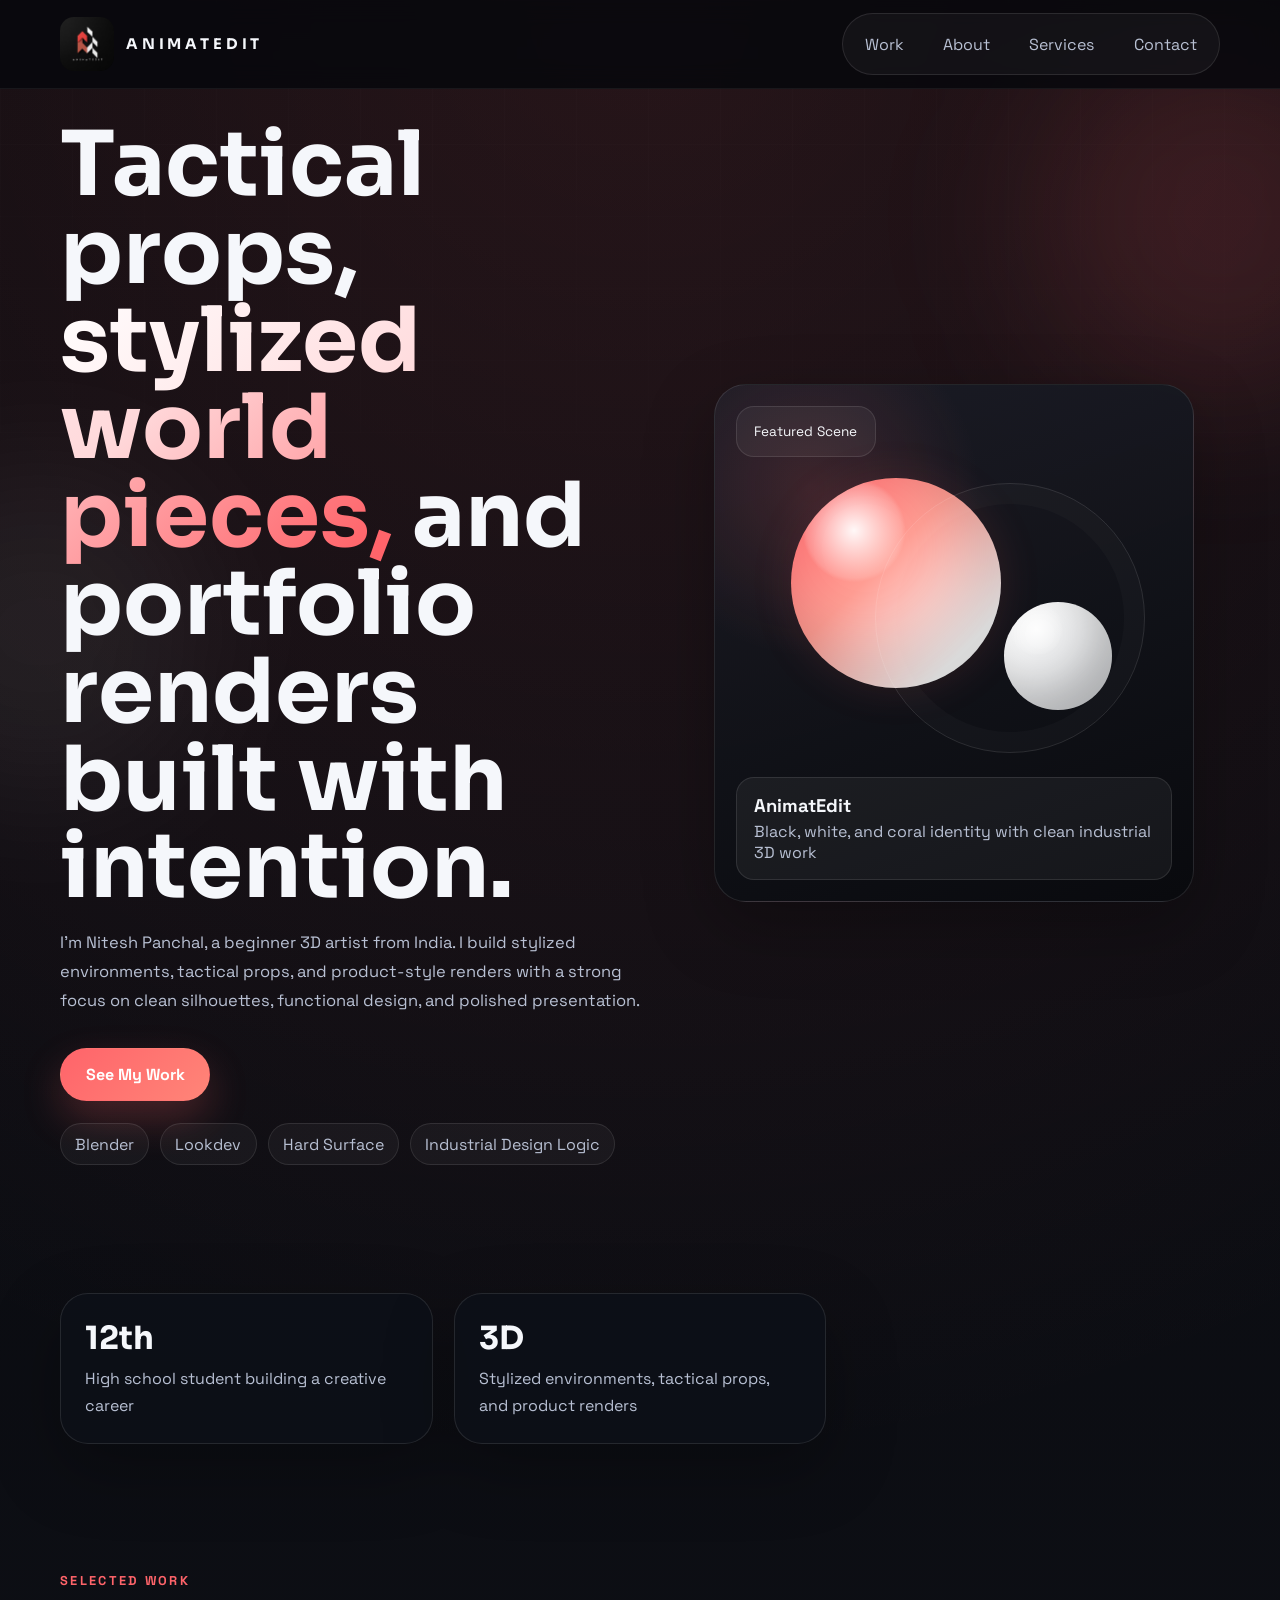
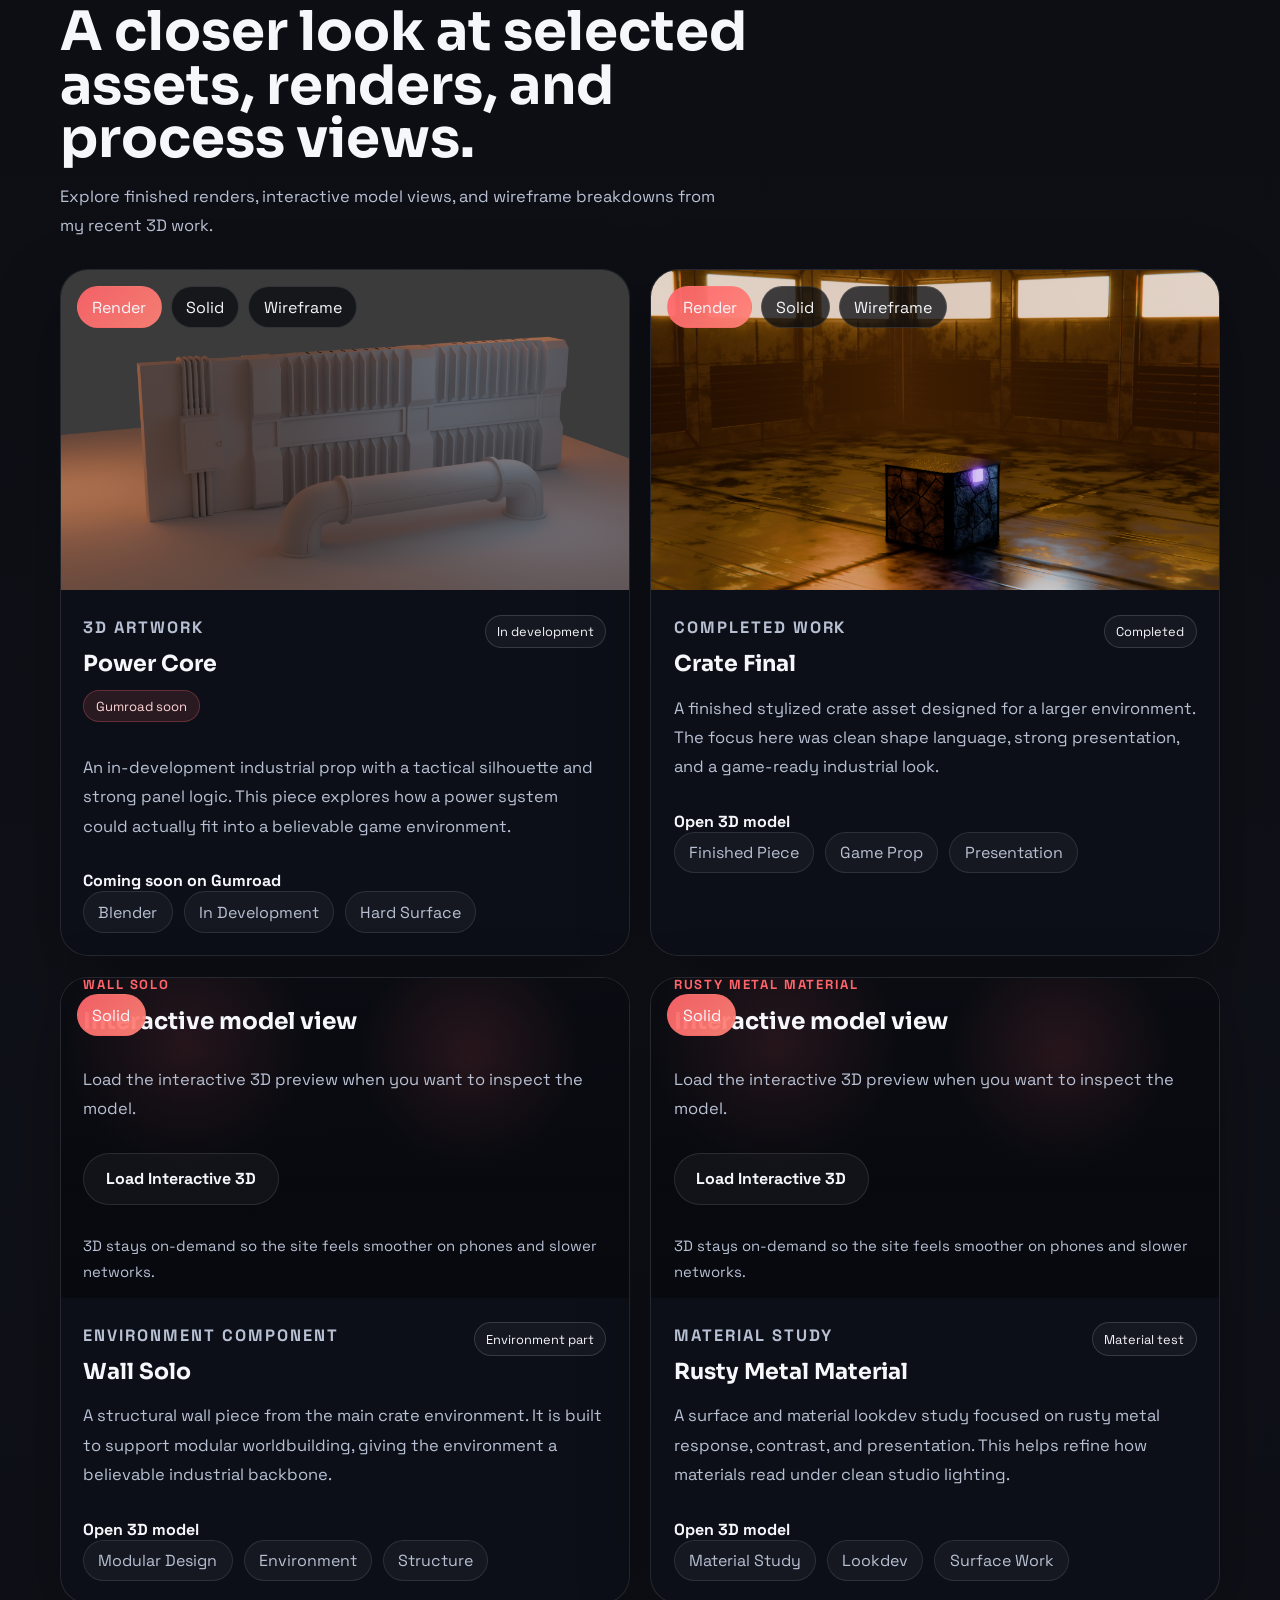
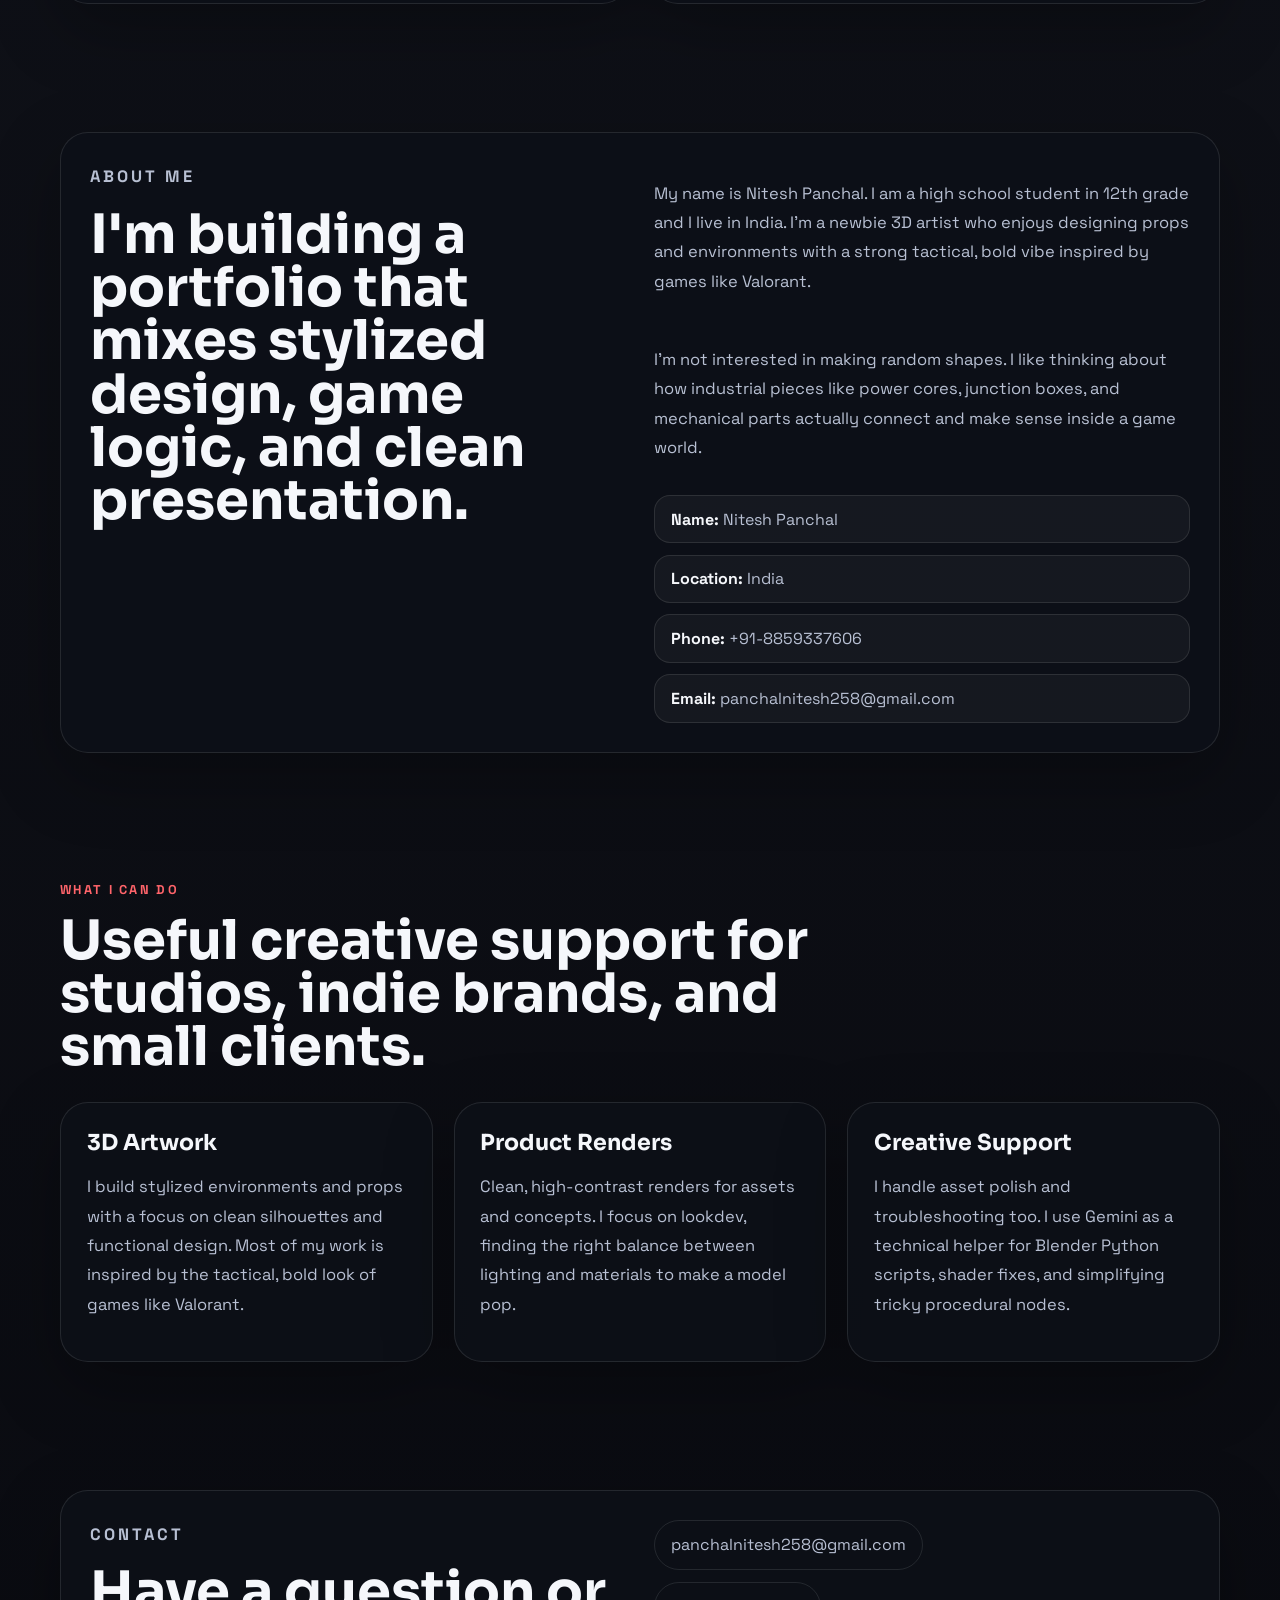
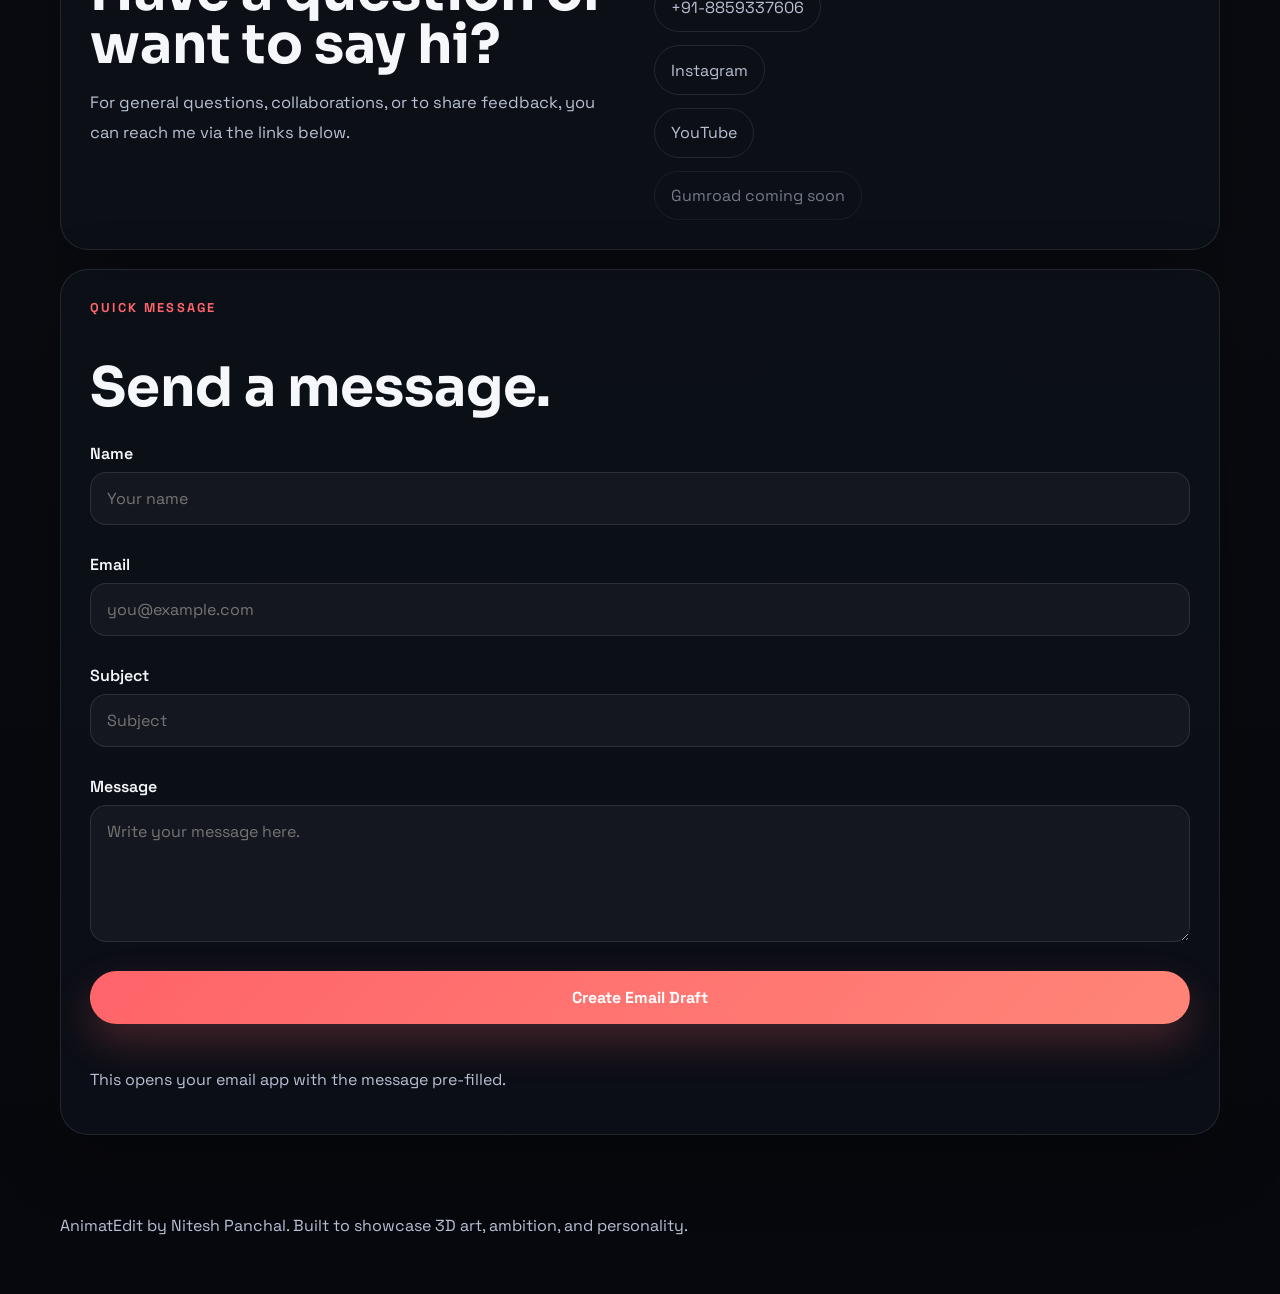
==== commit b986aba1: "Remove 'open for work' and 'hire me' elements from index.html" ====
--- a/index.html
+++ b/index.html
@@ -71,7 +71,6 @@
     <main id="top">
       <section class="hero section">
         <div class="hero-copy reveal">
-          <p class="eyebrow">Beginner 3D artist available for holiday jobs, freelance, and internships</p>
           <h1>
             Tactical props,
             <span>stylized world pieces,</span>
@@ -84,7 +83,6 @@
           </p>
           <div class="hero-actions">
             <a class="button button-primary" href="#work">See My Work</a>
-            <a class="button button-secondary" href="#contact">Hire Me</a>
           </div>
           <ul class="hero-meta">
             <li>Blender</li>
@@ -117,10 +115,6 @@
           <strong>3D</strong>
           <span>Stylized environments, tactical props, and product renders</span>
         </div>
-        <div class="stat-card">
-          <strong>Open</strong>
-          <span>Holiday jobs, freelance work, and junior creative opportunities</span>
-        </div>
       </section>
 
       <section class="section work-section" id="work">
@@ -198,12 +192,10 @@
       <section class="section contact-section" id="contact">
         <div class="contact-card reveal">
           <div>
-            <p class="eyebrow">Let's Work Together</p>
-            <h2>Need a junior 3D artist with strong taste and a learning mindset?</h2>
-            <p>
-              I'm open to short-term work, internships, and freelance projects. If you need a
-              motivated beginner artist who cares about form, lighting, and clean design, let's
-              talk.
+            <p class="eyebrow">Contact</p>
+            <h2>Have a question or want to say hi?</h2>
+            <p>
+              For general questions, collaborations, or to share feedback, you can reach me via the links below.
             </p>
           </div>
           <div class="contact-links">
@@ -214,9 +206,9 @@
             <a href="#" aria-disabled="true">Gumroad coming soon</a>
           </div>
         </div>
-        <form class="contact-form reveal" id="contact-form">
+        <form class="contact-form reveal" id="contact-form" novalidate>
           <p class="eyebrow">Quick Message</p>
-          <h2>Send a project inquiry.</h2>
+          <h2>Send a message.</h2>
           <label>
             <span>Name</span>
             <input type="text" name="name" placeholder="Your name" required />
@@ -226,13 +218,14 @@
             <input type="email" name="email" placeholder="you@example.com" required />
           </label>
           <label>
-            <span>Project</span>
-            <input type="text" name="subject" placeholder="What do you need help with?" required />
+            <span>Subject</span>
+            <input type="text" name="subject" placeholder="Subject" required />
           </label>
           <label>
             <span>Message</span>
-            <textarea name="message" rows="5" placeholder="Tell me about your project, timeline, or idea." required></textarea>
-          </label>
+            <textarea name="message" rows="5" placeholder="Write your message here." required></textarea>
+          </label>
+          <div class="form-alert" id="form-alert" aria-live="polite" hidden></div>
           <button class="button button-primary" type="submit">Create Email Draft</button>
           <p class="form-note">This opens your email app with the message pre-filled.</p>
         </form>
--- a/styles.css
+++ b/styles.css
@@ -837,6 +837,31 @@
   border-color: rgba(255, 100, 106, 0.42);
 }
 
+.contact-form label.is-invalid input,
+.contact-form label.is-invalid textarea {
+  border-color: rgba(255, 100, 106, 0.75);
+  box-shadow: 0 0 0 4px rgba(255, 100, 106, 0.1);
+}
+
+.field-error,
+.form-alert {
+  margin: 0;
+  color: #ffd7d9;
+  font-size: 0.92rem;
+  line-height: 1.55;
+}
+
+.field-error {
+  margin-top: 0.2rem;
+}
+
+.form-alert {
+  padding: 0.9rem 1rem;
+  border: 1px solid rgba(255, 100, 106, 0.3);
+  border-radius: 16px;
+  background: rgba(255, 100, 106, 0.1);
+}
+
 .form-note,
 .site-footer {
   color: var(--muted);
@@ -867,10 +892,6 @@
 
   .hero h1 {
     max-width: 11ch;
-  }
-
-  .hero-visual {
-    order: -1;
   }
 }
 
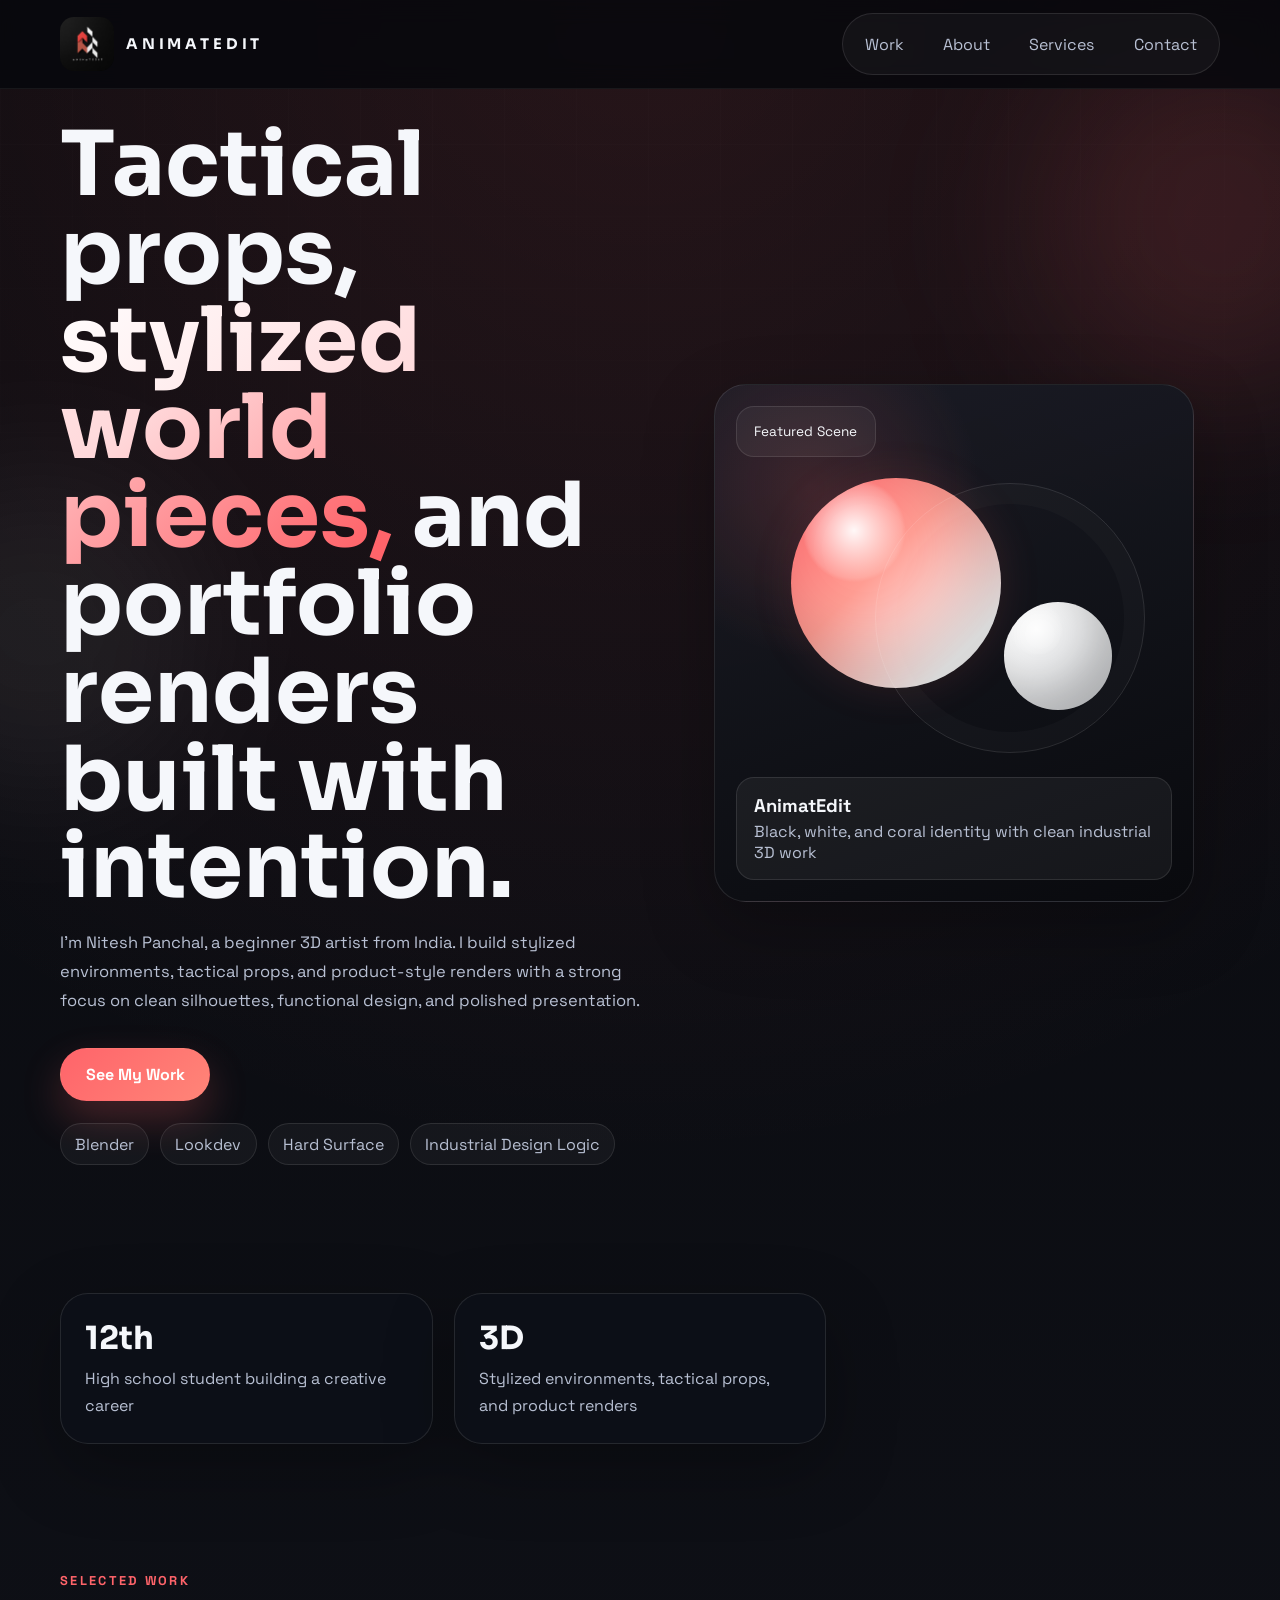
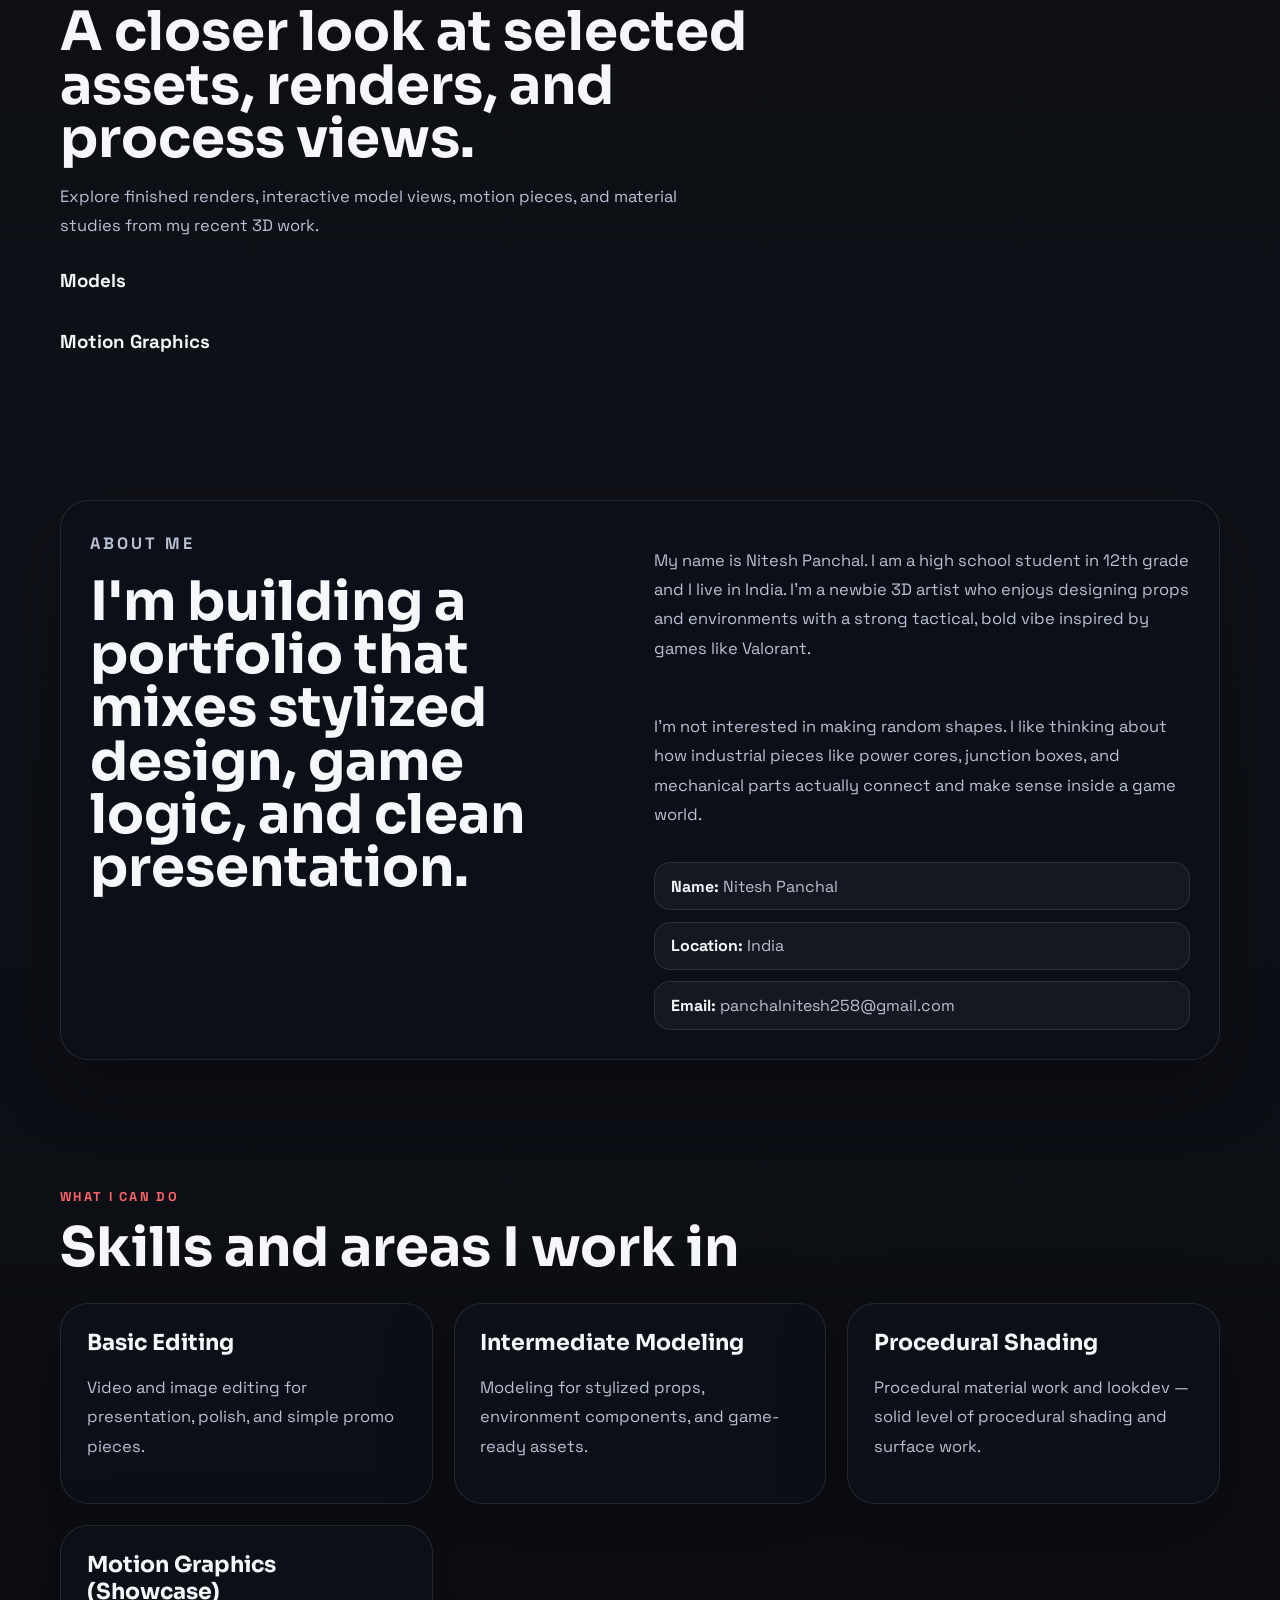
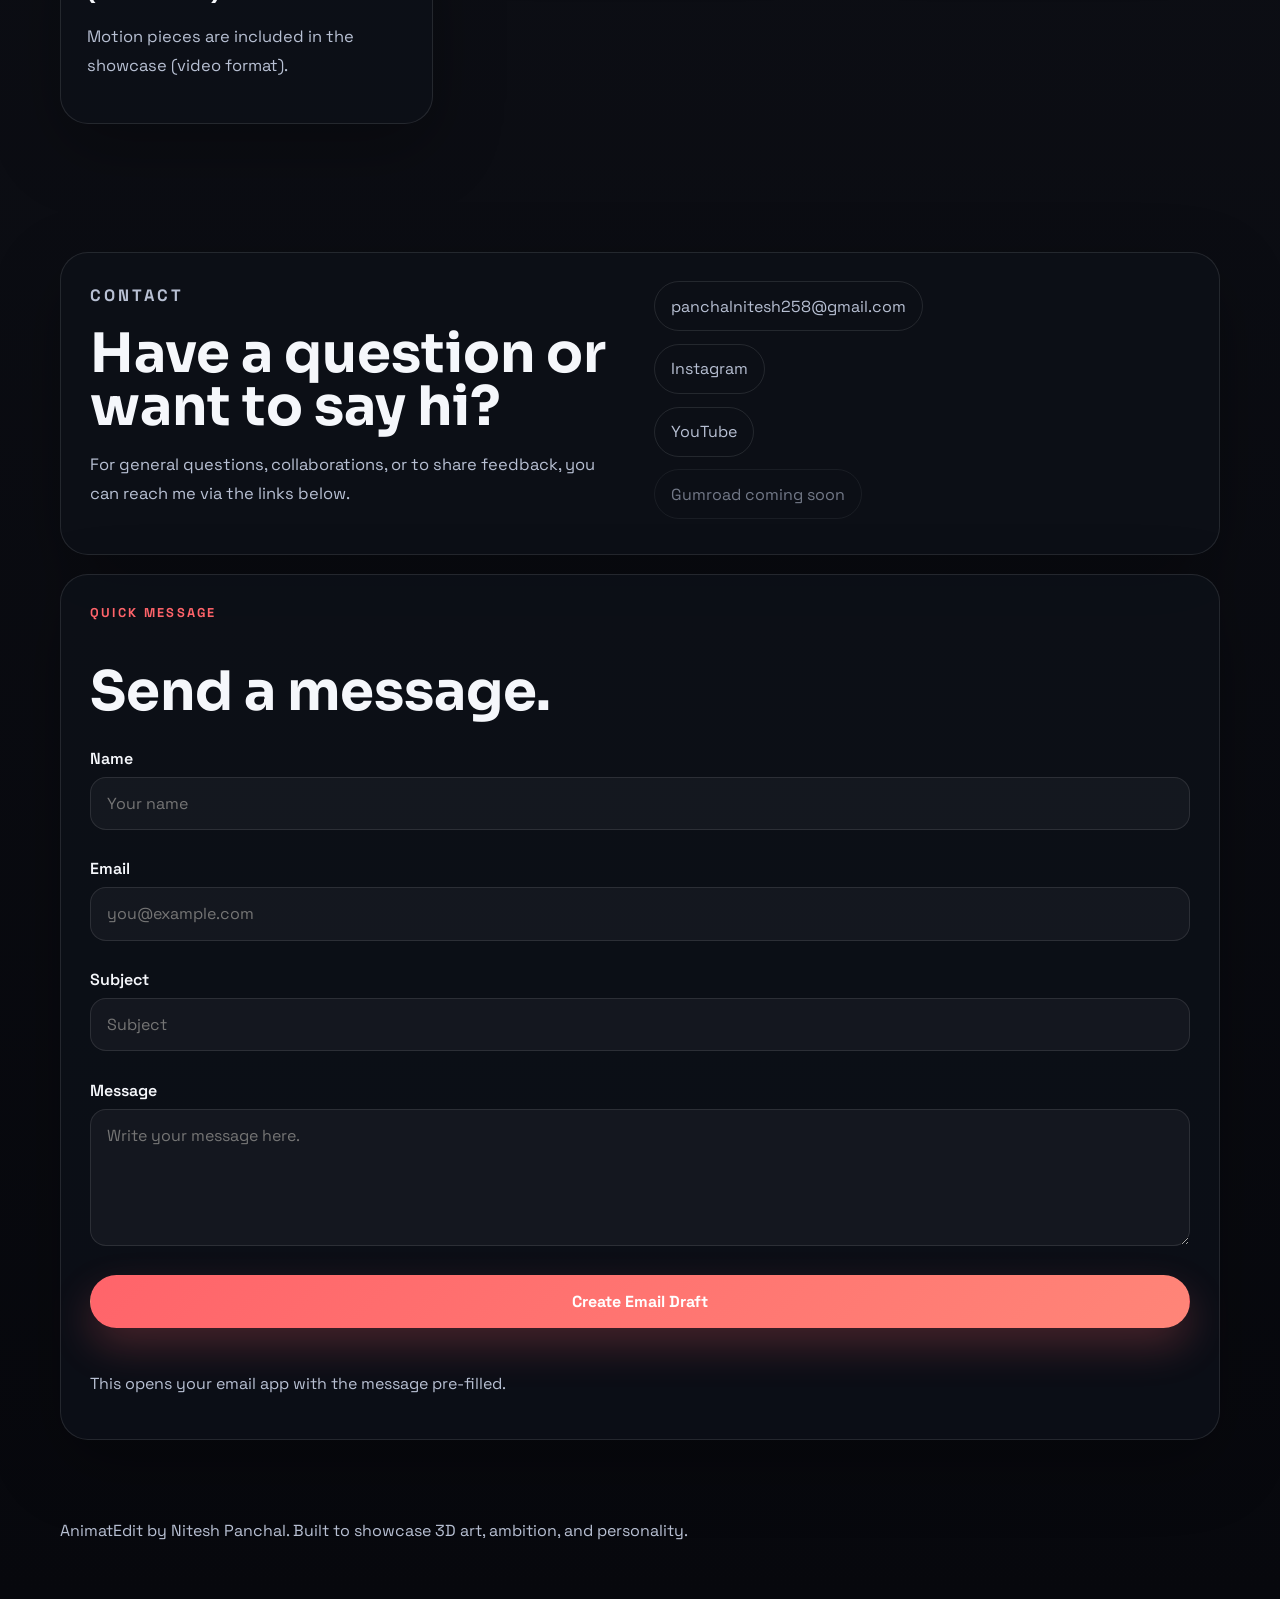
==== commit 6864b1bf: "Remove phone; split project data files referenced; add separate Models and Motion sections; update s" ====
--- a/index.html
+++ b/index.html
@@ -122,12 +122,20 @@
           <p class="eyebrow">Selected Work</p>
           <h2>A closer look at selected assets, renders, and process views.</h2>
           <p class="hero-text section-text">
-            Explore finished renders, interactive model views, and wireframe breakdowns from my
-            recent 3D work.
+            Explore finished renders, interactive model views, motion pieces, and material studies from my recent 3D work.
           </p>
         </div>
 
-        <div class="project-grid" id="project-grid"></div>
+        <div class="work-subsection">
+          <h3 class="subheading">Models</h3>
+          <div class="project-grid" id="model-grid"></div>
+        </div>
+
+        <div class="work-subsection">
+          <h3 class="subheading">Motion Graphics</h3>
+          <div class="project-grid" id="motion-grid"></div>
+        </div>
+
       </section>
 
       <section class="section about-section" id="about">
@@ -150,7 +158,6 @@
             <ul class="about-details">
               <li><strong>Name:</strong> Nitesh Panchal</li>
               <li><strong>Location:</strong> India</li>
-              <li><strong>Phone:</strong> +91-8859337606</li>
               <li><strong>Email:</strong> panchalnitesh258@gmail.com</li>
             </ul>
           </div>
@@ -160,31 +167,25 @@
       <section class="section services-section" id="services">
         <div class="section-heading reveal">
           <p class="eyebrow">What I Can Do</p>
-          <h2>Useful creative support for studios, indie brands, and small clients.</h2>
+          <h2>Skills and areas I work in</h2>
         </div>
 
         <div class="services-grid">
           <article class="service-card reveal">
-            <h3>3D Artwork</h3>
-            <p>
-              I build stylized environments and props with a focus on clean silhouettes and
-              functional design. Most of my work is inspired by the tactical, bold look of games
-              like Valorant.
-            </p>
-          </article>
-          <article class="service-card reveal">
-            <h3>Product Renders</h3>
-            <p>
-              Clean, high-contrast renders for assets and concepts. I focus on lookdev, finding
-              the right balance between lighting and materials to make a model pop.
-            </p>
-          </article>
-          <article class="service-card reveal">
-            <h3>Creative Support</h3>
-            <p>
-              I handle asset polish and troubleshooting too. I use Gemini as a technical helper
-              for Blender Python scripts, shader fixes, and simplifying tricky procedural nodes.
-            </p>
+            <h3>Basic Editing</h3>
+            <p>Video and image editing for presentation, polish, and simple promo pieces.</p>
+          </article>
+          <article class="service-card reveal">
+            <h3>Intermediate Modeling</h3>
+            <p>Modeling for stylized props, environment components, and game-ready assets.</p>
+          </article>
+          <article class="service-card reveal">
+            <h3>Procedural Shading</h3>
+            <p>Procedural material work and lookdev — solid level of procedural shading and surface work.</p>
+          </article>
+          <article class="service-card reveal">
+            <h3>Motion Graphics (Showcase)</h3>
+            <p>Motion pieces are included in the showcase (video format).</p>
           </article>
         </div>
       </section>
@@ -200,7 +201,6 @@
           </div>
           <div class="contact-links">
             <a href="mailto:panchalnitesh258@gmail.com">panchalnitesh258@gmail.com</a>
-            <a href="tel:+918859337606">+91-8859337606</a>
             <a href="https://www.instagram.com/animatedit001/" target="_blank" rel="noreferrer">Instagram</a>
             <a href="https://www.youtube.com/@Animatedit001" target="_blank" rel="noreferrer">YouTube</a>
             <a href="#" aria-disabled="true">Gumroad coming soon</a>
@@ -236,7 +236,8 @@
       <p>AnimatEdit by Nitesh Panchal. Built to showcase 3D art, ambition, and personality.</p>
     </footer>
 
-    <script src="data.js"></script>
+    <script src="data.models.js"></script>
+    <script src="data.motion.js"></script>
     <script src="script.js"></script>
   </body>
 </html>
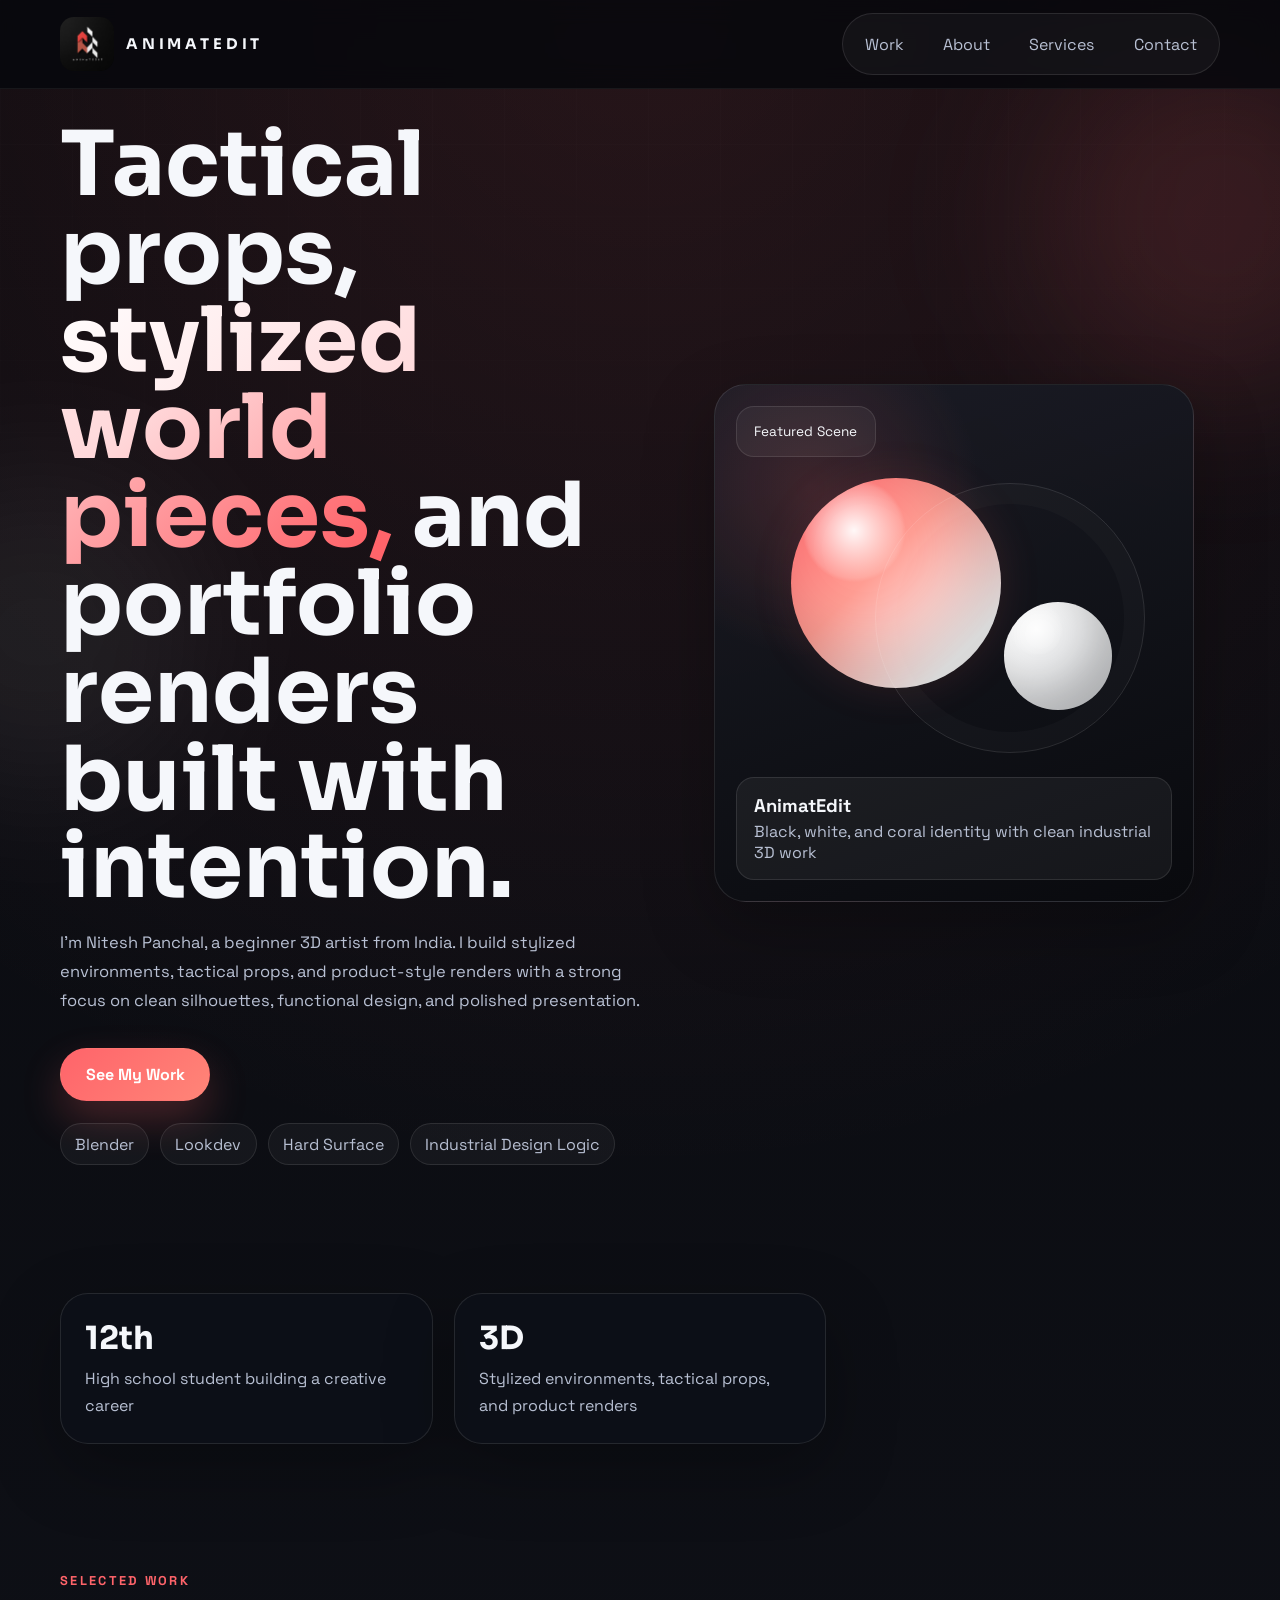
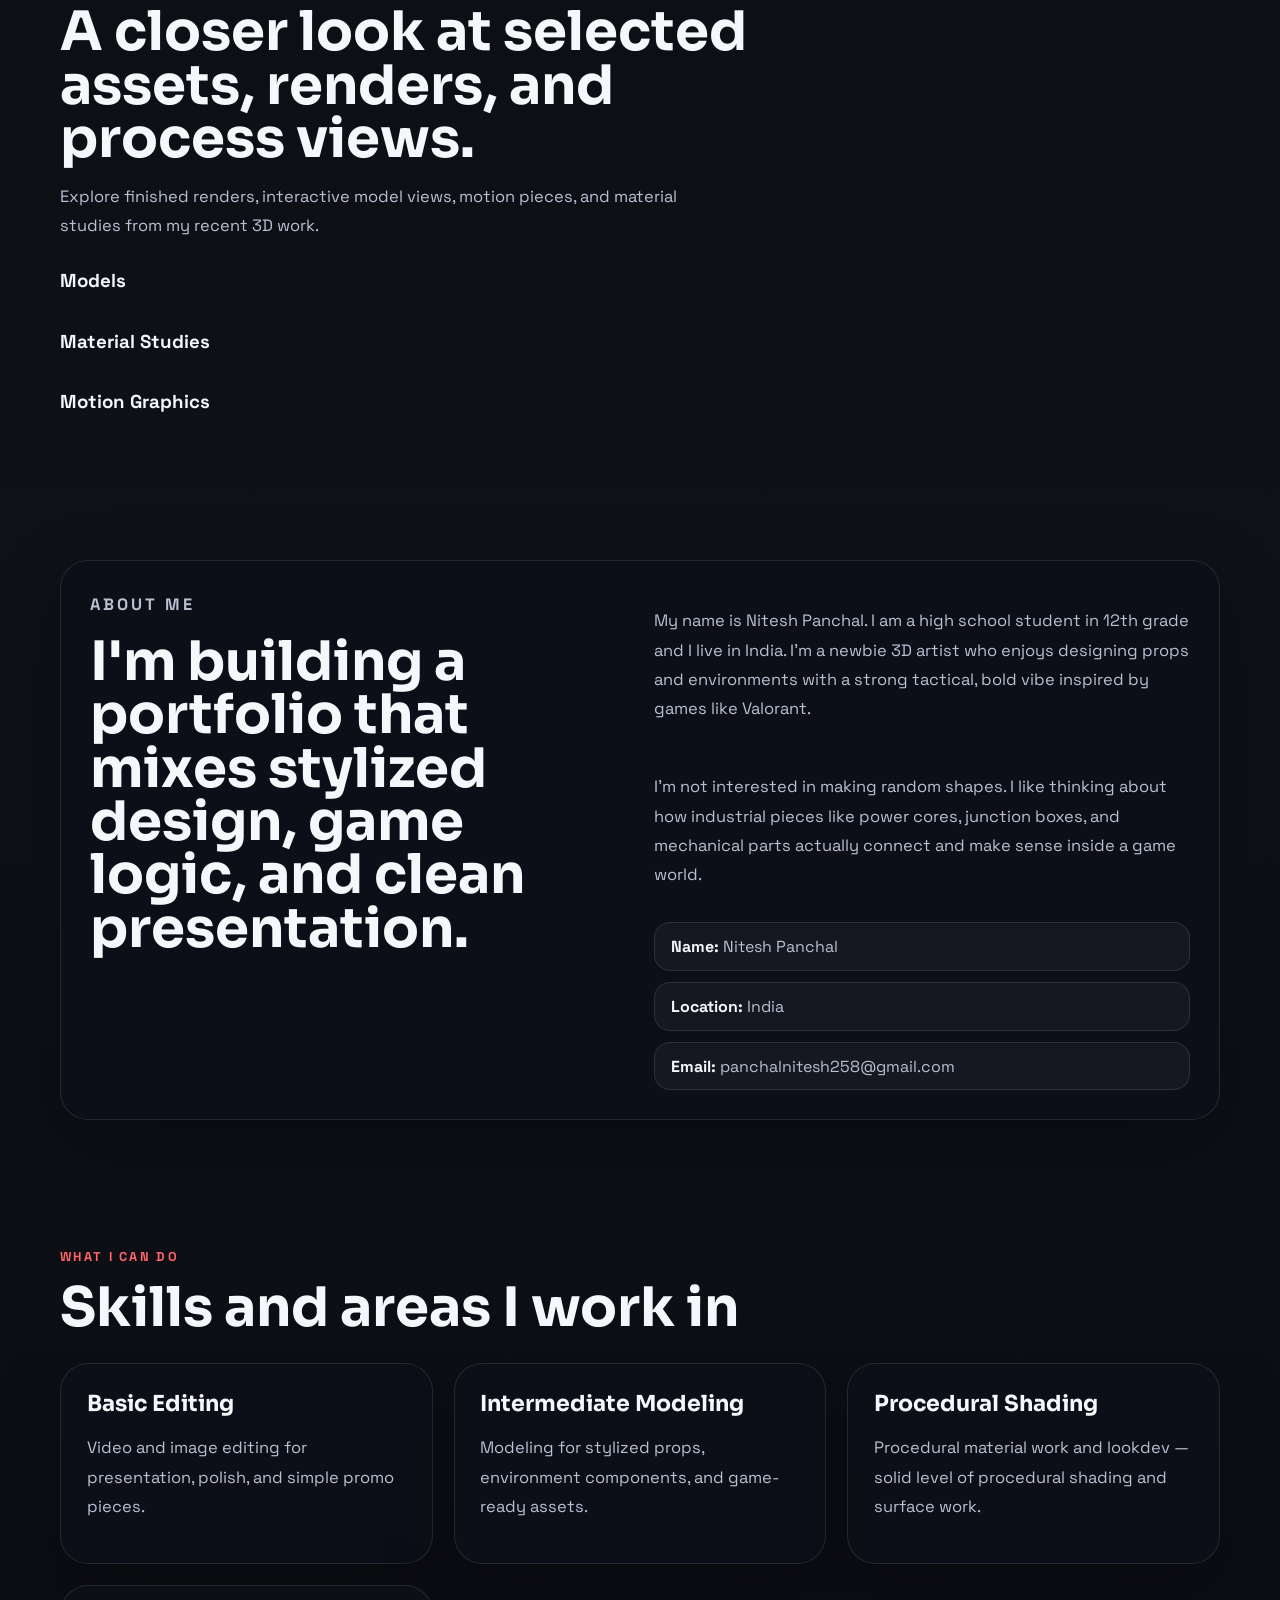
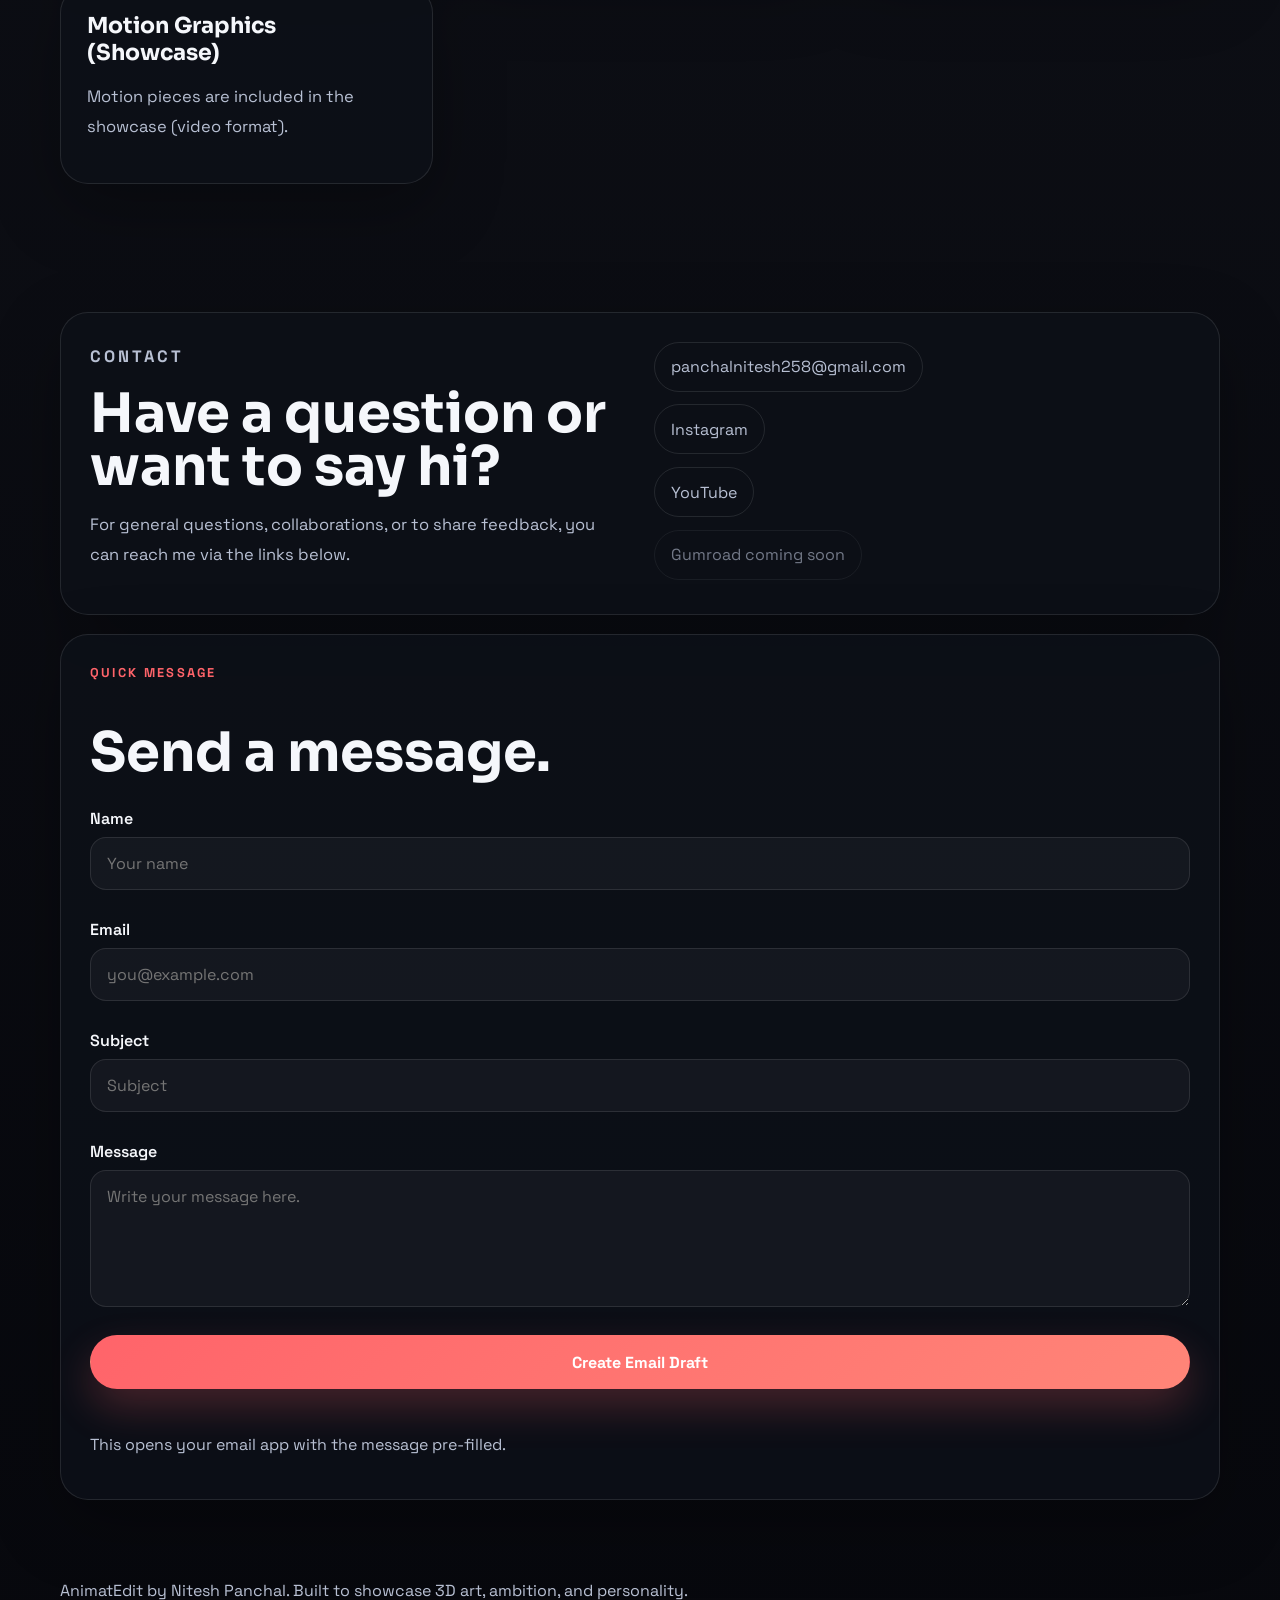
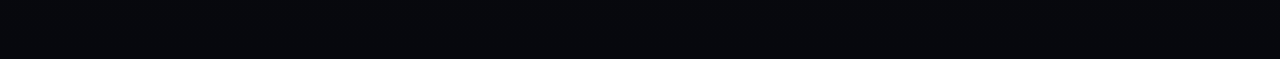
==== commit 38076bbc: "Add materials grid to Work section; load models.js, materials.js, motions.js" ====
--- a/index.html
+++ b/index.html
@@ -129,6 +129,11 @@
         <div class="work-subsection">
           <h3 class="subheading">Models</h3>
           <div class="project-grid" id="model-grid"></div>
+        </div>
+
+        <div class="work-subsection">
+          <h3 class="subheading">Material Studies</h3>
+          <div class="project-grid" id="materials-grid"></div>
         </div>
 
         <div class="work-subsection">
@@ -236,8 +241,9 @@
       <p>AnimatEdit by Nitesh Panchal. Built to showcase 3D art, ambition, and personality.</p>
     </footer>
 
-    <script src="data.models.js"></script>
-    <script src="data.motion.js"></script>
+    <script src="models.js"></script>
+    <script src="materials.js"></script>
+    <script src="motions.js"></script>
     <script src="script.js"></script>
   </body>
 </html>
